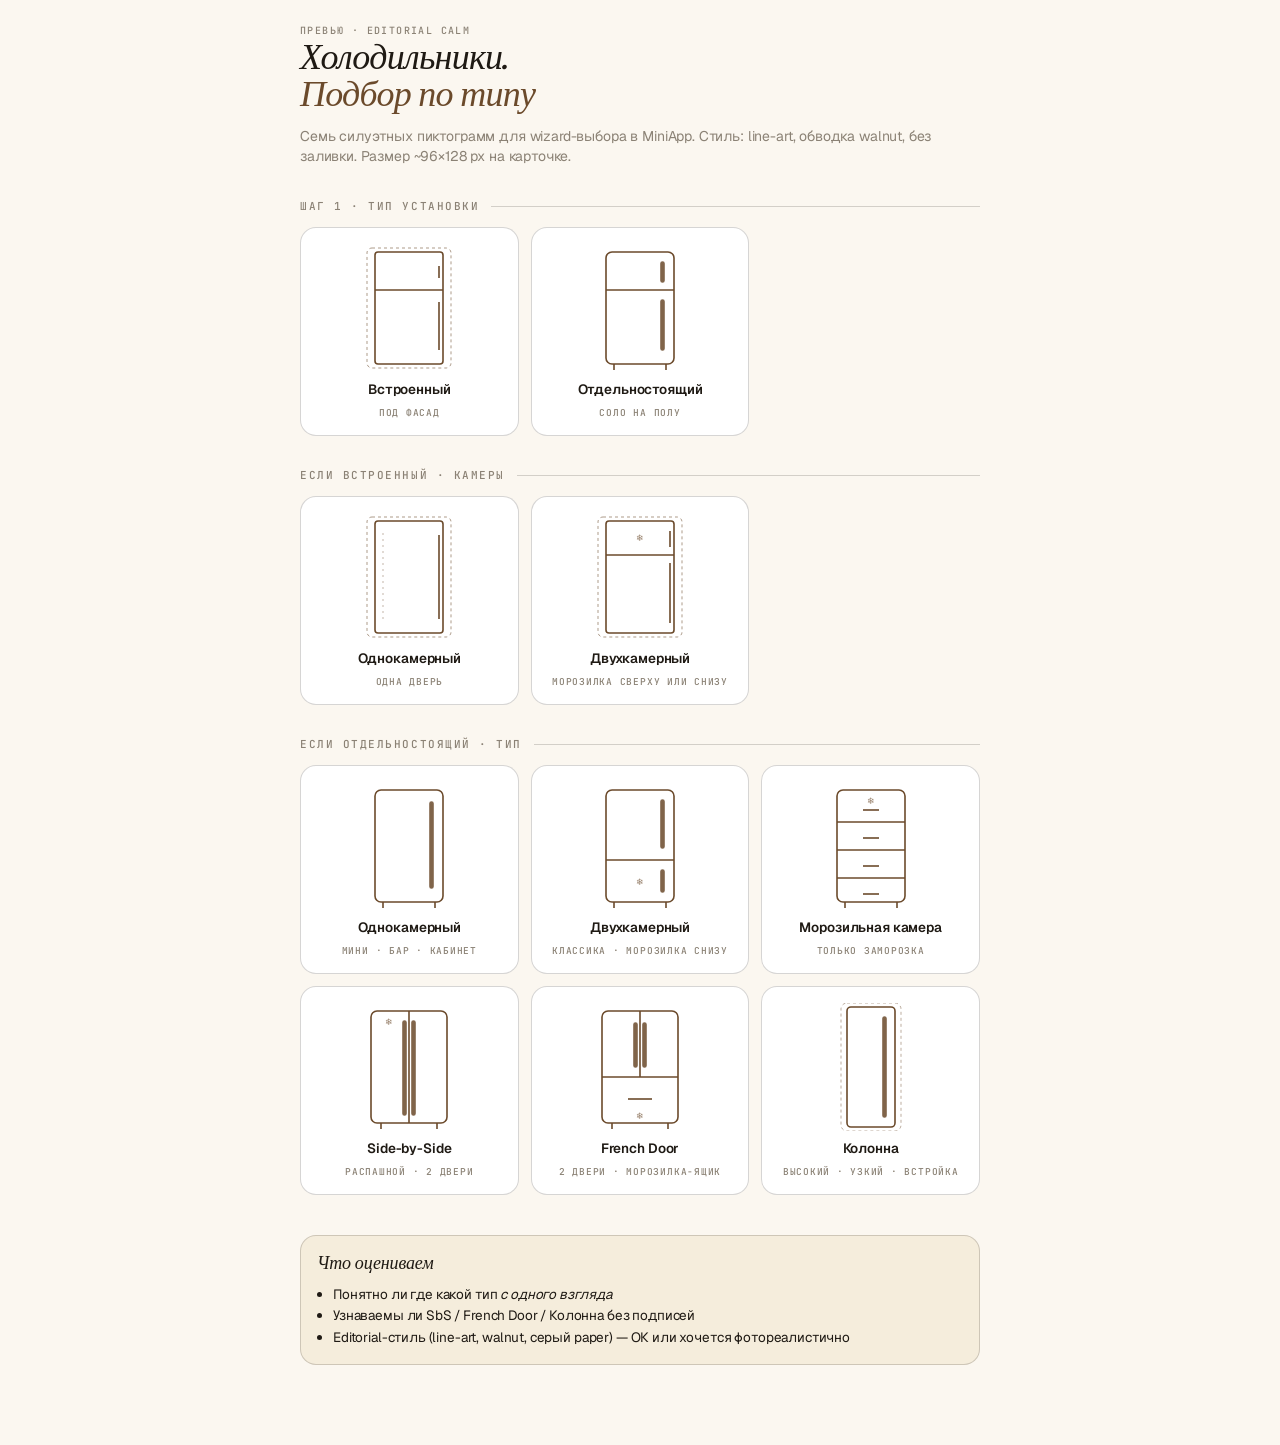
==== miniapp/preview-fridges.html @ f2e33338 "feat(miniapp/preview): SVG pictogram preview for fridge types (Editorial Calm, line-art, walnut)" ====
<!doctype html>
<html lang="ru">
<head>
  <meta charset="utf-8">
  <meta name="viewport" content="width=device-width, initial-scale=1, viewport-fit=cover">
  <meta name="theme-color" content="#FBF7F0">
  <title>Превью пиктограмм · Холодильники</title>
  <link rel="preconnect" href="https://fonts.googleapis.com">
  <link rel="preconnect" href="https://fonts.gstatic.com" crossorigin>
  <link rel="stylesheet" href="https://fonts.googleapis.com/css2?family=Geist:wght@400;500;600&family=Newsreader:ital,wght@0,400..600;1,400..600&family=JetBrains+Mono:wght@400;500&display=swap">
  <style>
    :root {
      --paper:  #FBF7F0;
      --ink:    #1F1A14;
      --muted:  #8B8275;
      --line:   rgba(31, 26, 20, 0.18);
      --walnut: #6B4A2B;
      --terracotta: #B85A2D;
      --warm:   #F5EDDC;
      --r:      16px;
    }
    * { box-sizing: border-box; -webkit-tap-highlight-color: transparent; }
    html, body { margin: 0; padding: 0; }
    body {
      font-family: "Geist", system-ui, sans-serif;
      background: var(--paper);
      color: var(--ink);
      font-size: 15px;
      line-height: 1.45;
      letter-spacing: -0.01em;
      -webkit-font-smoothing: antialiased;
      -moz-osx-font-smoothing: grayscale;
    }
    .wrap {
      max-width: 720px;
      margin: 0 auto;
      padding: 24px 20px 80px;
    }
    h1 {
      font-family: "Newsreader", Georgia, serif;
      font-style: italic;
      font-weight: 400;
      font-size: 36px;
      line-height: 1.05;
      letter-spacing: -0.02em;
      margin: 0 0 8px;
      color: var(--ink);
    }
    .kicker {
      font-family: "JetBrains Mono", monospace;
      font-size: 10px;
      font-weight: 500;
      letter-spacing: 0.14em;
      text-transform: uppercase;
      color: var(--muted);
      margin-bottom: 4px;
    }
    .lede {
      color: var(--muted);
      margin: 0 0 32px;
      font-size: 14px;
    }
    .section-label {
      font-family: "JetBrains Mono", monospace;
      font-size: 11px;
      font-weight: 500;
      letter-spacing: 0.14em;
      text-transform: uppercase;
      color: var(--muted);
      margin: 32px 0 12px;
      display: flex;
      align-items: center;
      gap: 12px;
    }
    .section-label::after {
      content: "";
      flex: 1;
      height: 1px;
      background: var(--line);
    }

    .grid {
      display: grid;
      grid-template-columns: 1fr 1fr;
      gap: 12px;
    }
    @media (min-width: 540px) {
      .grid { grid-template-columns: 1fr 1fr 1fr; }
    }

    .card {
      background: #fff;
      border: 1px solid var(--line);
      border-radius: var(--r);
      padding: 16px 14px;
      display: flex;
      flex-direction: column;
      align-items: center;
      gap: 8px;
      cursor: pointer;
      transition: all 0.12s;
    }
    .card:active { background: var(--warm); transform: scale(0.98); }
    .card.active { border-color: var(--walnut); background: var(--warm); }

    .pict {
      width: 96px;
      height: 128px;
      color: var(--walnut);
    }
    .pict svg { width: 100%; height: 100%; display: block; }

    .name {
      font-family: "Geist", sans-serif;
      font-size: 13.5px;
      font-weight: 600;
      text-align: center;
      letter-spacing: -0.01em;
      color: var(--ink);
    }
    .hint {
      font-family: "JetBrains Mono", monospace;
      font-size: 9.5px;
      font-weight: 500;
      letter-spacing: 0.08em;
      text-transform: uppercase;
      color: var(--muted);
      text-align: center;
    }

    .footer-note {
      margin-top: 40px;
      padding: 16px;
      background: var(--warm);
      border: 1px solid var(--line);
      border-radius: var(--r);
      font-size: 13.5px;
      color: var(--ink);
    }
    .footer-note .title {
      font-family: "Newsreader", Georgia, serif;
      font-style: italic;
      font-size: 18px;
      margin-bottom: 6px;
    }
  </style>
</head>
<body>
  <div class="wrap">
    <div class="kicker">Превью · Editorial Calm</div>
    <h1>Холодильники.<br><em style="color: var(--walnut)">Подбор по типу</em></h1>
    <p class="lede">Семь силуэтных пиктограмм для wizard-выбора в MiniApp. Стиль: line-art, обводка walnut, без заливки. Размер ~96×128 px на карточке.</p>

    <!-- Шаг 1 — главный выбор -->
    <div class="section-label">Шаг 1 · тип установки</div>
    <div class="grid">

      <button class="card">
        <div class="pict">
          <!-- Встроенный — без видимой ручки, пунктирная линия по периметру (намёк на нишу) -->
          <svg viewBox="0 0 96 128" fill="none" stroke="currentColor" stroke-width="1.6" stroke-linejoin="round">
            <rect x="14" y="8" width="68" height="112" rx="3"/>
            <line x1="14" y1="46" x2="82" y2="46"/>
            <!-- ручки спрятаны под фасад: тонкие риски -->
            <line x1="78" y1="22" x2="78" y2="34"/>
            <line x1="78" y1="58" x2="78" y2="106"/>
            <!-- внешняя пунктирная рамка — стенки ниши -->
            <rect x="6" y="4" width="84" height="120" rx="5" stroke-dasharray="3 3" stroke-width="1" opacity="0.55"/>
          </svg>
        </div>
        <div class="name">Встроенный</div>
        <div class="hint">под фасад</div>
      </button>

      <button class="card">
        <div class="pict">
          <!-- Отдельностоящий — рамка с явной ручкой -->
          <svg viewBox="0 0 96 128" fill="none" stroke="currentColor" stroke-width="1.6" stroke-linejoin="round">
            <rect x="14" y="8" width="68" height="112" rx="6"/>
            <line x1="14" y1="46" x2="82" y2="46"/>
            <!-- видимые ручки -->
            <rect x="69" y="18" width="3" height="20" rx="1.5" fill="currentColor" opacity="0.85"/>
            <rect x="69" y="56" width="3" height="50" rx="1.5" fill="currentColor" opacity="0.85"/>
            <!-- ножки -->
            <line x1="22" y1="120" x2="22" y2="126"/>
            <line x1="74" y1="120" x2="74" y2="126"/>
          </svg>
        </div>
        <div class="name">Отдельностоящий</div>
        <div class="hint">соло на полу</div>
      </button>
    </div>

    <!-- Если выбран встроенный, что показываем дальше -->
    <div class="section-label">Если встроенный · камеры</div>
    <div class="grid">

      <button class="card">
        <div class="pict">
          <!-- Однокамерный встроенный -->
          <svg viewBox="0 0 96 128" fill="none" stroke="currentColor" stroke-width="1.6" stroke-linejoin="round">
            <rect x="14" y="8" width="68" height="112" rx="3"/>
            <line x1="78" y1="22" x2="78" y2="106"/>
            <rect x="6" y="4" width="84" height="120" rx="5" stroke-dasharray="3 3" stroke-width="1" opacity="0.55"/>
            <!-- внутреннее полое пространство — намёк на одну камеру -->
            <line x1="22" y1="20" x2="22" y2="108" stroke-dasharray="2 4" stroke-width="0.8" opacity="0.5"/>
          </svg>
        </div>
        <div class="name">Однокамерный</div>
        <div class="hint">одна дверь</div>
      </button>

      <button class="card">
        <div class="pict">
          <!-- Двухкамерный встроенный — горизонтальное деление -->
          <svg viewBox="0 0 96 128" fill="none" stroke="currentColor" stroke-width="1.6" stroke-linejoin="round">
            <rect x="14" y="8" width="68" height="112" rx="3"/>
            <line x1="14" y1="42" x2="82" y2="42"/>
            <line x1="78" y1="18" x2="78" y2="34"/>
            <line x1="78" y1="50" x2="78" y2="110"/>
            <rect x="6" y="4" width="84" height="120" rx="5" stroke-dasharray="3 3" stroke-width="1" opacity="0.55"/>
            <!-- маркер морозилки сверху -->
            <text x="48" y="28" text-anchor="middle" font-family="JetBrains Mono" font-size="9" font-weight="500" fill="currentColor" stroke="none" opacity="0.7">❄</text>
          </svg>
        </div>
        <div class="name">Двухкамерный</div>
        <div class="hint">морозилка сверху или снизу</div>
      </button>
    </div>

    <!-- Если выбран отдельностоящий, что показываем дальше -->
    <div class="section-label">Если отдельностоящий · тип</div>
    <div class="grid">

      <button class="card">
        <div class="pict">
          <!-- Однокамерный отдельностоящий -->
          <svg viewBox="0 0 96 128" fill="none" stroke="currentColor" stroke-width="1.6" stroke-linejoin="round">
            <rect x="14" y="8" width="68" height="112" rx="6"/>
            <rect x="69" y="20" width="3" height="86" rx="1.5" fill="currentColor" opacity="0.85"/>
            <line x1="22" y1="120" x2="22" y2="126"/>
            <line x1="74" y1="120" x2="74" y2="126"/>
          </svg>
        </div>
        <div class="name">Однокамерный</div>
        <div class="hint">мини · бар · кабинет</div>
      </button>

      <button class="card">
        <div class="pict">
          <!-- Двухкамерный отдельностоящий -->
          <svg viewBox="0 0 96 128" fill="none" stroke="currentColor" stroke-width="1.6" stroke-linejoin="round">
            <rect x="14" y="8" width="68" height="112" rx="6"/>
            <line x1="14" y1="78" x2="82" y2="78"/>
            <rect x="69" y="18" width="3" height="48" rx="1.5" fill="currentColor" opacity="0.85"/>
            <rect x="69" y="88" width="3" height="22" rx="1.5" fill="currentColor" opacity="0.85"/>
            <line x1="22" y1="120" x2="22" y2="126"/>
            <line x1="74" y1="120" x2="74" y2="126"/>
            <text x="48" y="103" text-anchor="middle" font-family="JetBrains Mono" font-size="9" fill="currentColor" stroke="none" opacity="0.7">❄</text>
          </svg>
        </div>
        <div class="name">Двухкамерный</div>
        <div class="hint">классика · морозилка снизу</div>
      </button>

      <button class="card">
        <div class="pict">
          <!-- Морозильная камера — несколько ящиков-полос -->
          <svg viewBox="0 0 96 128" fill="none" stroke="currentColor" stroke-width="1.6" stroke-linejoin="round">
            <rect x="14" y="8" width="68" height="112" rx="6"/>
            <line x1="14" y1="40" x2="82" y2="40"/>
            <line x1="14" y1="68" x2="82" y2="68"/>
            <line x1="14" y1="96" x2="82" y2="96"/>
            <!-- горизонтальные ручки ящиков -->
            <line x1="40" y1="28" x2="56" y2="28"/>
            <line x1="40" y1="56" x2="56" y2="56"/>
            <line x1="40" y1="84" x2="56" y2="84"/>
            <line x1="40" y1="112" x2="56" y2="112"/>
            <line x1="22" y1="120" x2="22" y2="126"/>
            <line x1="74" y1="120" x2="74" y2="126"/>
            <text x="48" y="22" text-anchor="middle" font-family="JetBrains Mono" font-size="9" fill="currentColor" stroke="none" opacity="0.7">❄</text>
          </svg>
        </div>
        <div class="name">Морозильная камера</div>
        <div class="hint">только заморозка</div>
      </button>

      <button class="card">
        <div class="pict">
          <!-- Side-by-Side — две вертикальные половины -->
          <svg viewBox="0 0 96 128" fill="none" stroke="currentColor" stroke-width="1.6" stroke-linejoin="round">
            <rect x="10" y="8" width="76" height="112" rx="6"/>
            <line x1="48" y1="8" x2="48" y2="120"/>
            <!-- ручки слева и справа от линии разделения -->
            <rect x="42" y="18" width="3" height="94" rx="1.5" fill="currentColor" opacity="0.85"/>
            <rect x="51" y="18" width="3" height="94" rx="1.5" fill="currentColor" opacity="0.85"/>
            <line x1="20" y1="120" x2="20" y2="126"/>
            <line x1="76" y1="120" x2="76" y2="126"/>
            <text x="28" y="22" text-anchor="middle" font-family="JetBrains Mono" font-size="9" fill="currentColor" stroke="none" opacity="0.7">❄</text>
          </svg>
        </div>
        <div class="name">Side-by-Side</div>
        <div class="hint">распашной · 2 двери</div>
      </button>

      <button class="card">
        <div class="pict">
          <!-- French Door — две верхние дверки + одна нижняя -->
          <svg viewBox="0 0 96 128" fill="none" stroke="currentColor" stroke-width="1.6" stroke-linejoin="round">
            <rect x="10" y="8" width="76" height="112" rx="6"/>
            <line x1="10" y1="74" x2="86" y2="74"/>
            <line x1="48" y1="8" x2="48" y2="74"/>
            <!-- верхние ручки (французские) -->
            <rect x="42" y="20" width="3" height="44" rx="1.5" fill="currentColor" opacity="0.85"/>
            <rect x="51" y="20" width="3" height="44" rx="1.5" fill="currentColor" opacity="0.85"/>
            <!-- нижняя ручка (морозилка-ящик) -->
            <line x1="36" y1="96" x2="60" y2="96"/>
            <line x1="20" y1="120" x2="20" y2="126"/>
            <line x1="76" y1="120" x2="76" y2="126"/>
            <text x="48" y="116" text-anchor="middle" font-family="JetBrains Mono" font-size="9" fill="currentColor" stroke="none" opacity="0.7">❄</text>
          </svg>
        </div>
        <div class="name">French Door</div>
        <div class="hint">2 двери · морозилка-ящик</div>
      </button>

      <button class="card">
        <div class="pict">
          <!-- Колонна — узкий высокий -->
          <svg viewBox="0 0 96 128" fill="none" stroke="currentColor" stroke-width="1.6" stroke-linejoin="round">
            <rect x="24" y="4" width="48" height="120" rx="4"/>
            <rect x="60" y="14" width="3" height="100" rx="1.5" fill="currentColor" opacity="0.85"/>
            <!-- встройка показана пунктиром -->
            <rect x="18" y="0" width="60" height="128" rx="6" stroke-dasharray="3 3" stroke-width="1" opacity="0.45"/>
          </svg>
        </div>
        <div class="name">Колонна</div>
        <div class="hint">высокий · узкий · встройка</div>
      </button>
    </div>

    <div class="footer-note">
      <div class="title">Что оцениваем</div>
      <ul style="margin: 0 0 0 16px; padding: 0; line-height: 1.6;">
        <li>Понятно ли где какой тип <em>с одного взгляда</em></li>
        <li>Узнаваемы ли SbS / French Door / Колонна без подписей</li>
        <li>Editorial-стиль (line-art, walnut, серый paper) — ОК или хочется фотореалистично</li>
      </ul>
    </div>
  </div>
</body>
</html>
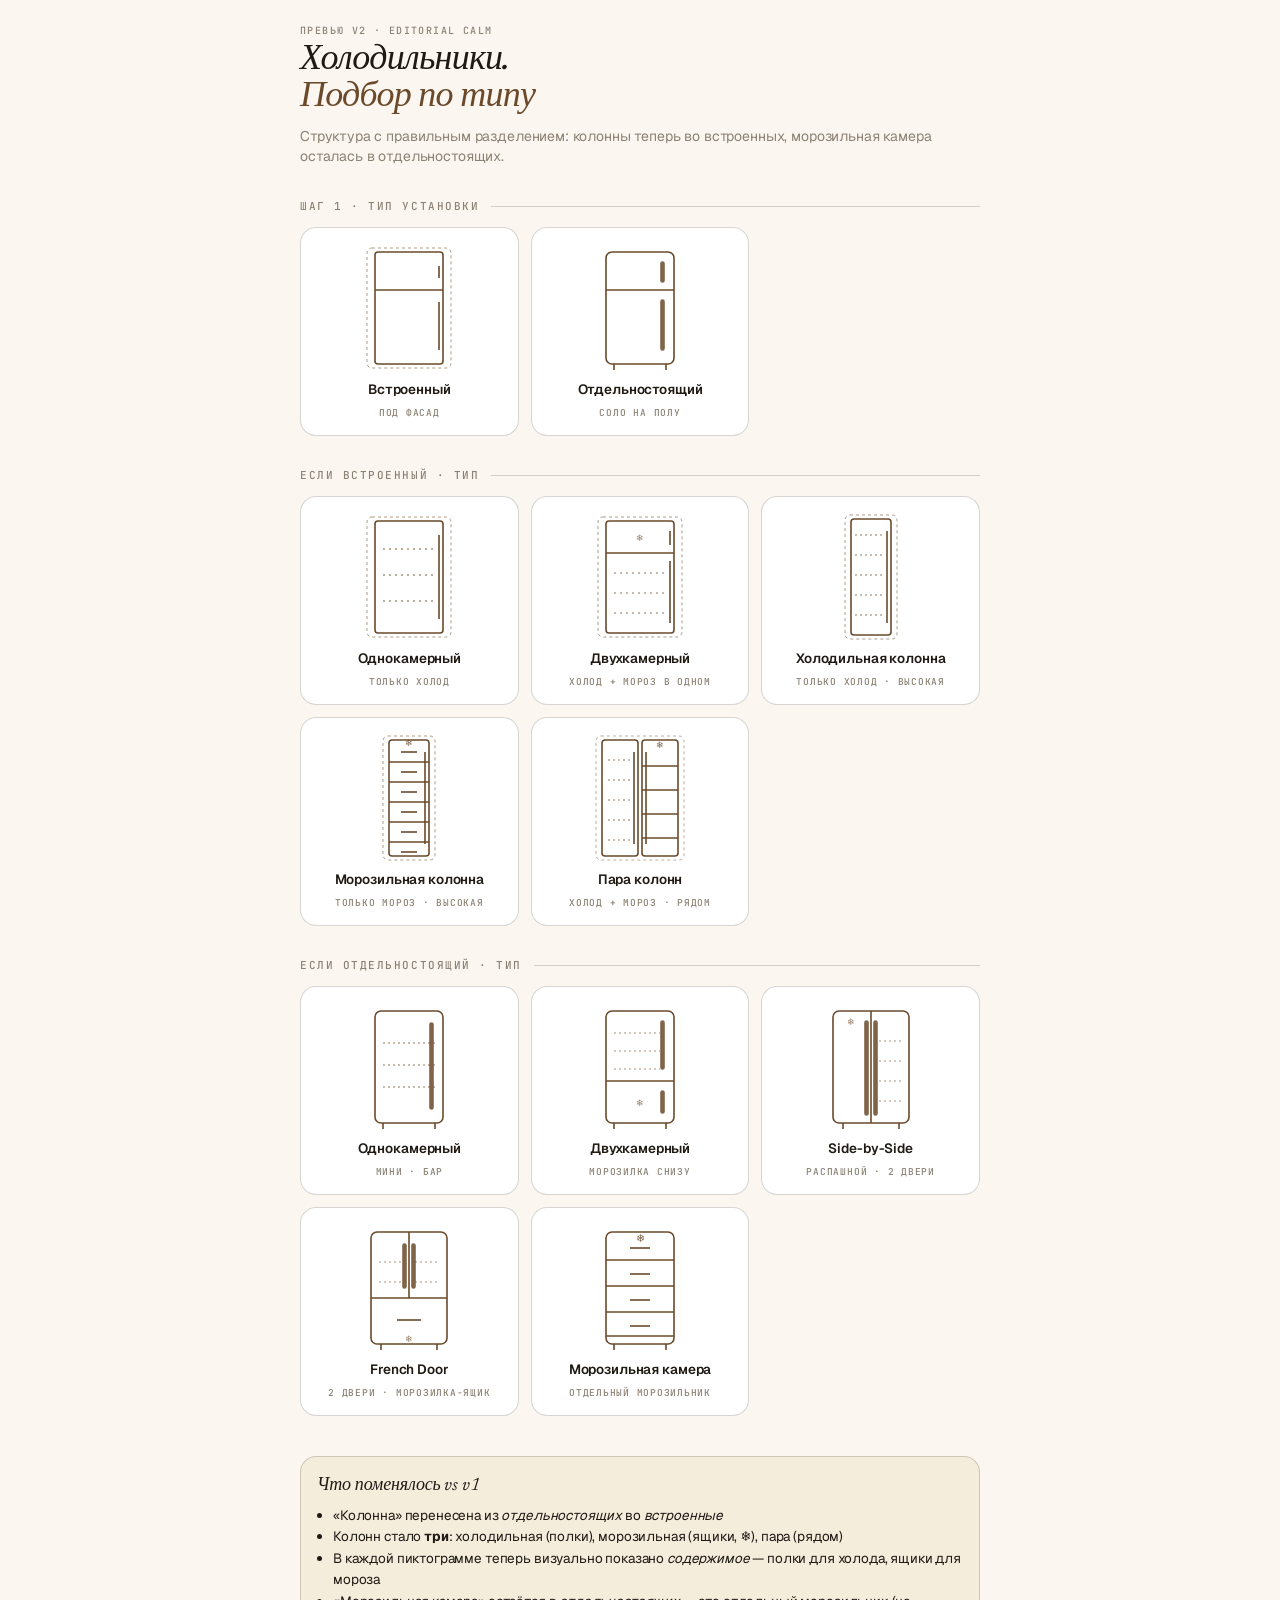
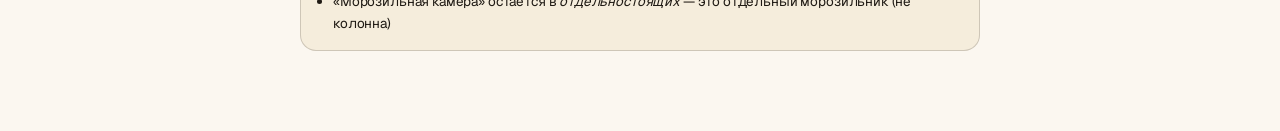
==== commit fe51f44b: "fix(preview): correct fridge taxonomy — columns moved to built-in (3 variants: cold, freeze, pair); " ====
--- a/miniapp/preview-fridges.html
+++ b/miniapp/preview-fridges.html
@@ -147,9 +147,9 @@
 </head>
 <body>
   <div class="wrap">
-    <div class="kicker">Превью · Editorial Calm</div>
+    <div class="kicker">Превью v2 · Editorial Calm</div>
     <h1>Холодильники.<br><em style="color: var(--walnut)">Подбор по типу</em></h1>
-    <p class="lede">Семь силуэтных пиктограмм для wizard-выбора в MiniApp. Стиль: line-art, обводка walnut, без заливки. Размер ~96×128 px на карточке.</p>
+    <p class="lede">Структура с правильным разделением: колонны теперь во встроенных, морозильная камера осталась в отдельностоящих.</p>
 
     <!-- Шаг 1 — главный выбор -->
     <div class="section-label">Шаг 1 · тип установки</div>
@@ -157,14 +157,12 @@
 
       <button class="card">
         <div class="pict">
-          <!-- Встроенный — без видимой ручки, пунктирная линия по периметру (намёк на нишу) -->
+          <!-- Встроенный -->
           <svg viewBox="0 0 96 128" fill="none" stroke="currentColor" stroke-width="1.6" stroke-linejoin="round">
             <rect x="14" y="8" width="68" height="112" rx="3"/>
             <line x1="14" y1="46" x2="82" y2="46"/>
-            <!-- ручки спрятаны под фасад: тонкие риски -->
             <line x1="78" y1="22" x2="78" y2="34"/>
             <line x1="78" y1="58" x2="78" y2="106"/>
-            <!-- внешняя пунктирная рамка — стенки ниши -->
             <rect x="6" y="4" width="84" height="120" rx="5" stroke-dasharray="3 3" stroke-width="1" opacity="0.55"/>
           </svg>
         </div>
@@ -174,14 +172,12 @@
 
       <button class="card">
         <div class="pict">
-          <!-- Отдельностоящий — рамка с явной ручкой -->
+          <!-- Отдельностоящий -->
           <svg viewBox="0 0 96 128" fill="none" stroke="currentColor" stroke-width="1.6" stroke-linejoin="round">
             <rect x="14" y="8" width="68" height="112" rx="6"/>
             <line x1="14" y1="46" x2="82" y2="46"/>
-            <!-- видимые ручки -->
             <rect x="69" y="18" width="3" height="20" rx="1.5" fill="currentColor" opacity="0.85"/>
             <rect x="69" y="56" width="3" height="50" rx="1.5" fill="currentColor" opacity="0.85"/>
-            <!-- ножки -->
             <line x1="22" y1="120" x2="22" y2="126"/>
             <line x1="74" y1="120" x2="74" y2="126"/>
           </svg>
@@ -191,8 +187,8 @@
       </button>
     </div>
 
-    <!-- Если выбран встроенный, что показываем дальше -->
-    <div class="section-label">Если встроенный · камеры</div>
+    <!-- ВСТРОЕННЫЙ -->
+    <div class="section-label">если встроенный · тип</div>
     <div class="grid">
 
       <button class="card">
@@ -202,53 +198,134 @@
             <rect x="14" y="8" width="68" height="112" rx="3"/>
             <line x1="78" y1="22" x2="78" y2="106"/>
             <rect x="6" y="4" width="84" height="120" rx="5" stroke-dasharray="3 3" stroke-width="1" opacity="0.55"/>
-            <!-- внутреннее полое пространство — намёк на одну камеру -->
-            <line x1="22" y1="20" x2="22" y2="108" stroke-dasharray="2 4" stroke-width="0.8" opacity="0.5"/>
+            <!-- 3 полки внутри: холод -->
+            <line x1="22" y1="36" x2="74" y2="36" stroke-dasharray="2 4" opacity="0.6"/>
+            <line x1="22" y1="62" x2="74" y2="62" stroke-dasharray="2 4" opacity="0.6"/>
+            <line x1="22" y1="88" x2="74" y2="88" stroke-dasharray="2 4" opacity="0.6"/>
           </svg>
         </div>
         <div class="name">Однокамерный</div>
-        <div class="hint">одна дверь</div>
-      </button>
-
-      <button class="card">
-        <div class="pict">
-          <!-- Двухкамерный встроенный — горизонтальное деление -->
+        <div class="hint">только холод</div>
+      </button>
+
+      <button class="card">
+        <div class="pict">
+          <!-- Двухкамерный встроенный -->
           <svg viewBox="0 0 96 128" fill="none" stroke="currentColor" stroke-width="1.6" stroke-linejoin="round">
             <rect x="14" y="8" width="68" height="112" rx="3"/>
-            <line x1="14" y1="42" x2="82" y2="42"/>
-            <line x1="78" y1="18" x2="78" y2="34"/>
-            <line x1="78" y1="50" x2="78" y2="110"/>
+            <line x1="14" y1="40" x2="82" y2="40"/>
+            <line x1="78" y1="18" x2="78" y2="32"/>
+            <line x1="78" y1="48" x2="78" y2="110"/>
             <rect x="6" y="4" width="84" height="120" rx="5" stroke-dasharray="3 3" stroke-width="1" opacity="0.55"/>
-            <!-- маркер морозилки сверху -->
             <text x="48" y="28" text-anchor="middle" font-family="JetBrains Mono" font-size="9" font-weight="500" fill="currentColor" stroke="none" opacity="0.7">❄</text>
+            <!-- полки в нижней (холод) -->
+            <line x1="22" y1="60" x2="74" y2="60" stroke-dasharray="2 4" opacity="0.5"/>
+            <line x1="22" y1="80" x2="74" y2="80" stroke-dasharray="2 4" opacity="0.5"/>
+            <line x1="22" y1="100" x2="74" y2="100" stroke-dasharray="2 4" opacity="0.5"/>
           </svg>
         </div>
         <div class="name">Двухкамерный</div>
-        <div class="hint">морозилка сверху или снизу</div>
+        <div class="hint">холод + мороз в одном</div>
+      </button>
+
+      <button class="card">
+        <div class="pict">
+          <!-- Холодильная колонна — узкая высокая, полки -->
+          <svg viewBox="0 0 96 128" fill="none" stroke="currentColor" stroke-width="1.6" stroke-linejoin="round">
+            <rect x="28" y="6" width="40" height="116" rx="3"/>
+            <line x1="64" y1="18" x2="64" y2="110"/>
+            <rect x="22" y="2" width="52" height="124" rx="5" stroke-dasharray="3 3" stroke-width="1" opacity="0.55"/>
+            <!-- 5 полок -->
+            <line x1="32" y1="22" x2="62" y2="22" stroke-dasharray="2 3" opacity="0.5"/>
+            <line x1="32" y1="42" x2="62" y2="42" stroke-dasharray="2 3" opacity="0.5"/>
+            <line x1="32" y1="62" x2="62" y2="62" stroke-dasharray="2 3" opacity="0.5"/>
+            <line x1="32" y1="82" x2="62" y2="82" stroke-dasharray="2 3" opacity="0.5"/>
+            <line x1="32" y1="102" x2="62" y2="102" stroke-dasharray="2 3" opacity="0.5"/>
+          </svg>
+        </div>
+        <div class="name">Холодильная колонна</div>
+        <div class="hint">только холод · высокая</div>
+      </button>
+
+      <button class="card">
+        <div class="pict">
+          <!-- Морозильная колонна — узкая высокая, ящики -->
+          <svg viewBox="0 0 96 128" fill="none" stroke="currentColor" stroke-width="1.6" stroke-linejoin="round">
+            <rect x="28" y="6" width="40" height="116" rx="3"/>
+            <line x1="64" y1="18" x2="64" y2="110"/>
+            <rect x="22" y="2" width="52" height="124" rx="5" stroke-dasharray="3 3" stroke-width="1" opacity="0.55"/>
+            <!-- 5 ящиков-разделителей -->
+            <line x1="28" y1="28" x2="68" y2="28"/>
+            <line x1="28" y1="48" x2="68" y2="48"/>
+            <line x1="28" y1="68" x2="68" y2="68"/>
+            <line x1="28" y1="88" x2="68" y2="88"/>
+            <line x1="28" y1="108" x2="68" y2="108"/>
+            <!-- горизонтальные ручки на ящиках -->
+            <line x1="40" y1="18" x2="56" y2="18"/>
+            <line x1="40" y1="38" x2="56" y2="38"/>
+            <line x1="40" y1="58" x2="56" y2="58"/>
+            <line x1="40" y1="78" x2="56" y2="78"/>
+            <line x1="40" y1="98" x2="56" y2="98"/>
+            <line x1="40" y1="118" x2="56" y2="118"/>
+            <text x="48" y="12" text-anchor="middle" font-family="JetBrains Mono" font-size="9" fill="currentColor" stroke="none" opacity="0.85">❄</text>
+          </svg>
+        </div>
+        <div class="name">Морозильная колонна</div>
+        <div class="hint">только мороз · высокая</div>
+      </button>
+
+      <button class="card">
+        <div class="pict">
+          <!-- Пара колонн — две узкие рядом -->
+          <svg viewBox="0 0 96 128" fill="none" stroke="currentColor" stroke-width="1.6" stroke-linejoin="round">
+            <!-- холодильная (левая) -->
+            <rect x="10" y="6" width="36" height="116" rx="3"/>
+            <line x1="42" y1="18" x2="42" y2="110"/>
+            <line x1="16" y1="26" x2="38" y2="26" stroke-dasharray="2 3" opacity="0.5"/>
+            <line x1="16" y1="46" x2="38" y2="46" stroke-dasharray="2 3" opacity="0.5"/>
+            <line x1="16" y1="66" x2="38" y2="66" stroke-dasharray="2 3" opacity="0.5"/>
+            <line x1="16" y1="86" x2="38" y2="86" stroke-dasharray="2 3" opacity="0.5"/>
+            <line x1="16" y1="106" x2="38" y2="106" stroke-dasharray="2 3" opacity="0.5"/>
+            <!-- морозильная (правая) -->
+            <rect x="50" y="6" width="36" height="116" rx="3"/>
+            <line x1="54" y1="18" x2="54" y2="110"/>
+            <line x1="50" y1="32" x2="86" y2="32"/>
+            <line x1="50" y1="56" x2="86" y2="56"/>
+            <line x1="50" y1="80" x2="86" y2="80"/>
+            <line x1="50" y1="104" x2="86" y2="104"/>
+            <text x="68" y="14" text-anchor="middle" font-family="JetBrains Mono" font-size="9" fill="currentColor" stroke="none" opacity="0.85">❄</text>
+            <!-- общая встроенная рамка -->
+            <rect x="4" y="2" width="88" height="124" rx="5" stroke-dasharray="3 3" stroke-width="1" opacity="0.45"/>
+          </svg>
+        </div>
+        <div class="name">Пара колонн</div>
+        <div class="hint">холод + мороз · рядом</div>
       </button>
     </div>
 
-    <!-- Если выбран отдельностоящий, что показываем дальше -->
-    <div class="section-label">Если отдельностоящий · тип</div>
+    <!-- ОТДЕЛЬНОСТОЯЩИЙ -->
+    <div class="section-label">если отдельностоящий · тип</div>
     <div class="grid">
 
       <button class="card">
         <div class="pict">
-          <!-- Однокамерный отдельностоящий -->
           <svg viewBox="0 0 96 128" fill="none" stroke="currentColor" stroke-width="1.6" stroke-linejoin="round">
             <rect x="14" y="8" width="68" height="112" rx="6"/>
             <rect x="69" y="20" width="3" height="86" rx="1.5" fill="currentColor" opacity="0.85"/>
             <line x1="22" y1="120" x2="22" y2="126"/>
             <line x1="74" y1="120" x2="74" y2="126"/>
+            <!-- 3 полки -->
+            <line x1="22" y1="40" x2="74" y2="40" stroke-dasharray="2 3" opacity="0.5"/>
+            <line x1="22" y1="62" x2="74" y2="62" stroke-dasharray="2 3" opacity="0.5"/>
+            <line x1="22" y1="84" x2="74" y2="84" stroke-dasharray="2 3" opacity="0.5"/>
           </svg>
         </div>
         <div class="name">Однокамерный</div>
-        <div class="hint">мини · бар · кабинет</div>
-      </button>
-
-      <button class="card">
-        <div class="pict">
-          <!-- Двухкамерный отдельностоящий -->
+        <div class="hint">мини · бар</div>
+      </button>
+
+      <button class="card">
+        <div class="pict">
           <svg viewBox="0 0 96 128" fill="none" stroke="currentColor" stroke-width="1.6" stroke-linejoin="round">
             <rect x="14" y="8" width="68" height="112" rx="6"/>
             <line x1="14" y1="78" x2="82" y2="78"/>
@@ -257,46 +334,32 @@
             <line x1="22" y1="120" x2="22" y2="126"/>
             <line x1="74" y1="120" x2="74" y2="126"/>
             <text x="48" y="103" text-anchor="middle" font-family="JetBrains Mono" font-size="9" fill="currentColor" stroke="none" opacity="0.7">❄</text>
+            <!-- холодильная часть -->
+            <line x1="22" y1="30" x2="68" y2="30" stroke-dasharray="2 3" opacity="0.4"/>
+            <line x1="22" y1="48" x2="68" y2="48" stroke-dasharray="2 3" opacity="0.4"/>
+            <line x1="22" y1="66" x2="68" y2="66" stroke-dasharray="2 3" opacity="0.4"/>
           </svg>
         </div>
         <div class="name">Двухкамерный</div>
-        <div class="hint">классика · морозилка снизу</div>
-      </button>
-
-      <button class="card">
-        <div class="pict">
-          <!-- Морозильная камера — несколько ящиков-полос -->
-          <svg viewBox="0 0 96 128" fill="none" stroke="currentColor" stroke-width="1.6" stroke-linejoin="round">
-            <rect x="14" y="8" width="68" height="112" rx="6"/>
-            <line x1="14" y1="40" x2="82" y2="40"/>
-            <line x1="14" y1="68" x2="82" y2="68"/>
-            <line x1="14" y1="96" x2="82" y2="96"/>
-            <!-- горизонтальные ручки ящиков -->
-            <line x1="40" y1="28" x2="56" y2="28"/>
-            <line x1="40" y1="56" x2="56" y2="56"/>
-            <line x1="40" y1="84" x2="56" y2="84"/>
-            <line x1="40" y1="112" x2="56" y2="112"/>
-            <line x1="22" y1="120" x2="22" y2="126"/>
-            <line x1="74" y1="120" x2="74" y2="126"/>
-            <text x="48" y="22" text-anchor="middle" font-family="JetBrains Mono" font-size="9" fill="currentColor" stroke="none" opacity="0.7">❄</text>
-          </svg>
-        </div>
-        <div class="name">Морозильная камера</div>
-        <div class="hint">только заморозка</div>
-      </button>
-
-      <button class="card">
-        <div class="pict">
-          <!-- Side-by-Side — две вертикальные половины -->
+        <div class="hint">морозилка снизу</div>
+      </button>
+
+      <button class="card">
+        <div class="pict">
           <svg viewBox="0 0 96 128" fill="none" stroke="currentColor" stroke-width="1.6" stroke-linejoin="round">
             <rect x="10" y="8" width="76" height="112" rx="6"/>
             <line x1="48" y1="8" x2="48" y2="120"/>
-            <!-- ручки слева и справа от линии разделения -->
             <rect x="42" y="18" width="3" height="94" rx="1.5" fill="currentColor" opacity="0.85"/>
             <rect x="51" y="18" width="3" height="94" rx="1.5" fill="currentColor" opacity="0.85"/>
             <line x1="20" y1="120" x2="20" y2="126"/>
             <line x1="76" y1="120" x2="76" y2="126"/>
+            <!-- левая половина — мороз, правая — холод -->
             <text x="28" y="22" text-anchor="middle" font-family="JetBrains Mono" font-size="9" fill="currentColor" stroke="none" opacity="0.7">❄</text>
+            <!-- полки в правой части -->
+            <line x1="56" y1="38" x2="80" y2="38" stroke-dasharray="2 3" opacity="0.4"/>
+            <line x1="56" y1="58" x2="80" y2="58" stroke-dasharray="2 3" opacity="0.4"/>
+            <line x1="56" y1="78" x2="80" y2="78" stroke-dasharray="2 3" opacity="0.4"/>
+            <line x1="56" y1="98" x2="80" y2="98" stroke-dasharray="2 3" opacity="0.4"/>
           </svg>
         </div>
         <div class="name">Side-by-Side</div>
@@ -305,19 +368,20 @@
 
       <button class="card">
         <div class="pict">
-          <!-- French Door — две верхние дверки + одна нижняя -->
           <svg viewBox="0 0 96 128" fill="none" stroke="currentColor" stroke-width="1.6" stroke-linejoin="round">
             <rect x="10" y="8" width="76" height="112" rx="6"/>
             <line x1="10" y1="74" x2="86" y2="74"/>
             <line x1="48" y1="8" x2="48" y2="74"/>
-            <!-- верхние ручки (французские) -->
             <rect x="42" y="20" width="3" height="44" rx="1.5" fill="currentColor" opacity="0.85"/>
             <rect x="51" y="20" width="3" height="44" rx="1.5" fill="currentColor" opacity="0.85"/>
-            <!-- нижняя ручка (морозилка-ящик) -->
             <line x1="36" y1="96" x2="60" y2="96"/>
             <line x1="20" y1="120" x2="20" y2="126"/>
             <line x1="76" y1="120" x2="76" y2="126"/>
-            <text x="48" y="116" text-anchor="middle" font-family="JetBrains Mono" font-size="9" fill="currentColor" stroke="none" opacity="0.7">❄</text>
+            <text x="48" y="118" text-anchor="middle" font-family="JetBrains Mono" font-size="9" fill="currentColor" stroke="none" opacity="0.7">❄</text>
+            <line x1="18" y1="38" x2="42" y2="38" stroke-dasharray="2 3" opacity="0.4"/>
+            <line x1="54" y1="38" x2="78" y2="38" stroke-dasharray="2 3" opacity="0.4"/>
+            <line x1="18" y1="58" x2="42" y2="58" stroke-dasharray="2 3" opacity="0.4"/>
+            <line x1="54" y1="58" x2="78" y2="58" stroke-dasharray="2 3" opacity="0.4"/>
           </svg>
         </div>
         <div class="name">French Door</div>
@@ -326,25 +390,36 @@
 
       <button class="card">
         <div class="pict">
-          <!-- Колонна — узкий высокий -->
-          <svg viewBox="0 0 96 128" fill="none" stroke="currentColor" stroke-width="1.6" stroke-linejoin="round">
-            <rect x="24" y="4" width="48" height="120" rx="4"/>
-            <rect x="60" y="14" width="3" height="100" rx="1.5" fill="currentColor" opacity="0.85"/>
-            <!-- встройка показана пунктиром -->
-            <rect x="18" y="0" width="60" height="128" rx="6" stroke-dasharray="3 3" stroke-width="1" opacity="0.45"/>
-          </svg>
-        </div>
-        <div class="name">Колонна</div>
-        <div class="hint">высокий · узкий · встройка</div>
+          <!-- Морозильная камера (отдельный морозильник) — пухлый, с ящиками -->
+          <svg viewBox="0 0 96 128" fill="none" stroke="currentColor" stroke-width="1.6" stroke-linejoin="round">
+            <rect x="14" y="8" width="68" height="112" rx="6"/>
+            <!-- 4 ящика -->
+            <line x1="14" y1="36" x2="82" y2="36"/>
+            <line x1="14" y1="62" x2="82" y2="62"/>
+            <line x1="14" y1="88" x2="82" y2="88"/>
+            <line x1="14" y1="112" x2="82" y2="112"/>
+            <!-- ручки -->
+            <line x1="38" y1="24" x2="58" y2="24"/>
+            <line x1="38" y1="50" x2="58" y2="50"/>
+            <line x1="38" y1="76" x2="58" y2="76"/>
+            <line x1="38" y1="102" x2="58" y2="102"/>
+            <line x1="22" y1="120" x2="22" y2="126"/>
+            <line x1="74" y1="120" x2="74" y2="126"/>
+            <text x="48" y="18" text-anchor="middle" font-family="JetBrains Mono" font-size="11" fill="currentColor" stroke="none" opacity="0.85">❄</text>
+          </svg>
+        </div>
+        <div class="name">Морозильная камера</div>
+        <div class="hint">отдельный морозильник</div>
       </button>
     </div>
 
     <div class="footer-note">
-      <div class="title">Что оцениваем</div>
+      <div class="title">Что поменялось vs v1</div>
       <ul style="margin: 0 0 0 16px; padding: 0; line-height: 1.6;">
-        <li>Понятно ли где какой тип <em>с одного взгляда</em></li>
-        <li>Узнаваемы ли SbS / French Door / Колонна без подписей</li>
-        <li>Editorial-стиль (line-art, walnut, серый paper) — ОК или хочется фотореалистично</li>
+        <li>«Колонна» перенесена из <em>отдельностоящих</em> во <em>встроенные</em></li>
+        <li>Колонн стало <strong>три</strong>: холодильная (полки), морозильная (ящики, ❄), пара (рядом)</li>
+        <li>В каждой пиктограмме теперь визуально показано <em>содержимое</em> — полки для холода, ящики для мороза</li>
+        <li>«Морозильная камера» остаётся в <em>отдельностоящих</em> — это отдельный морозильник (не колонна)</li>
       </ul>
     </div>
   </div>
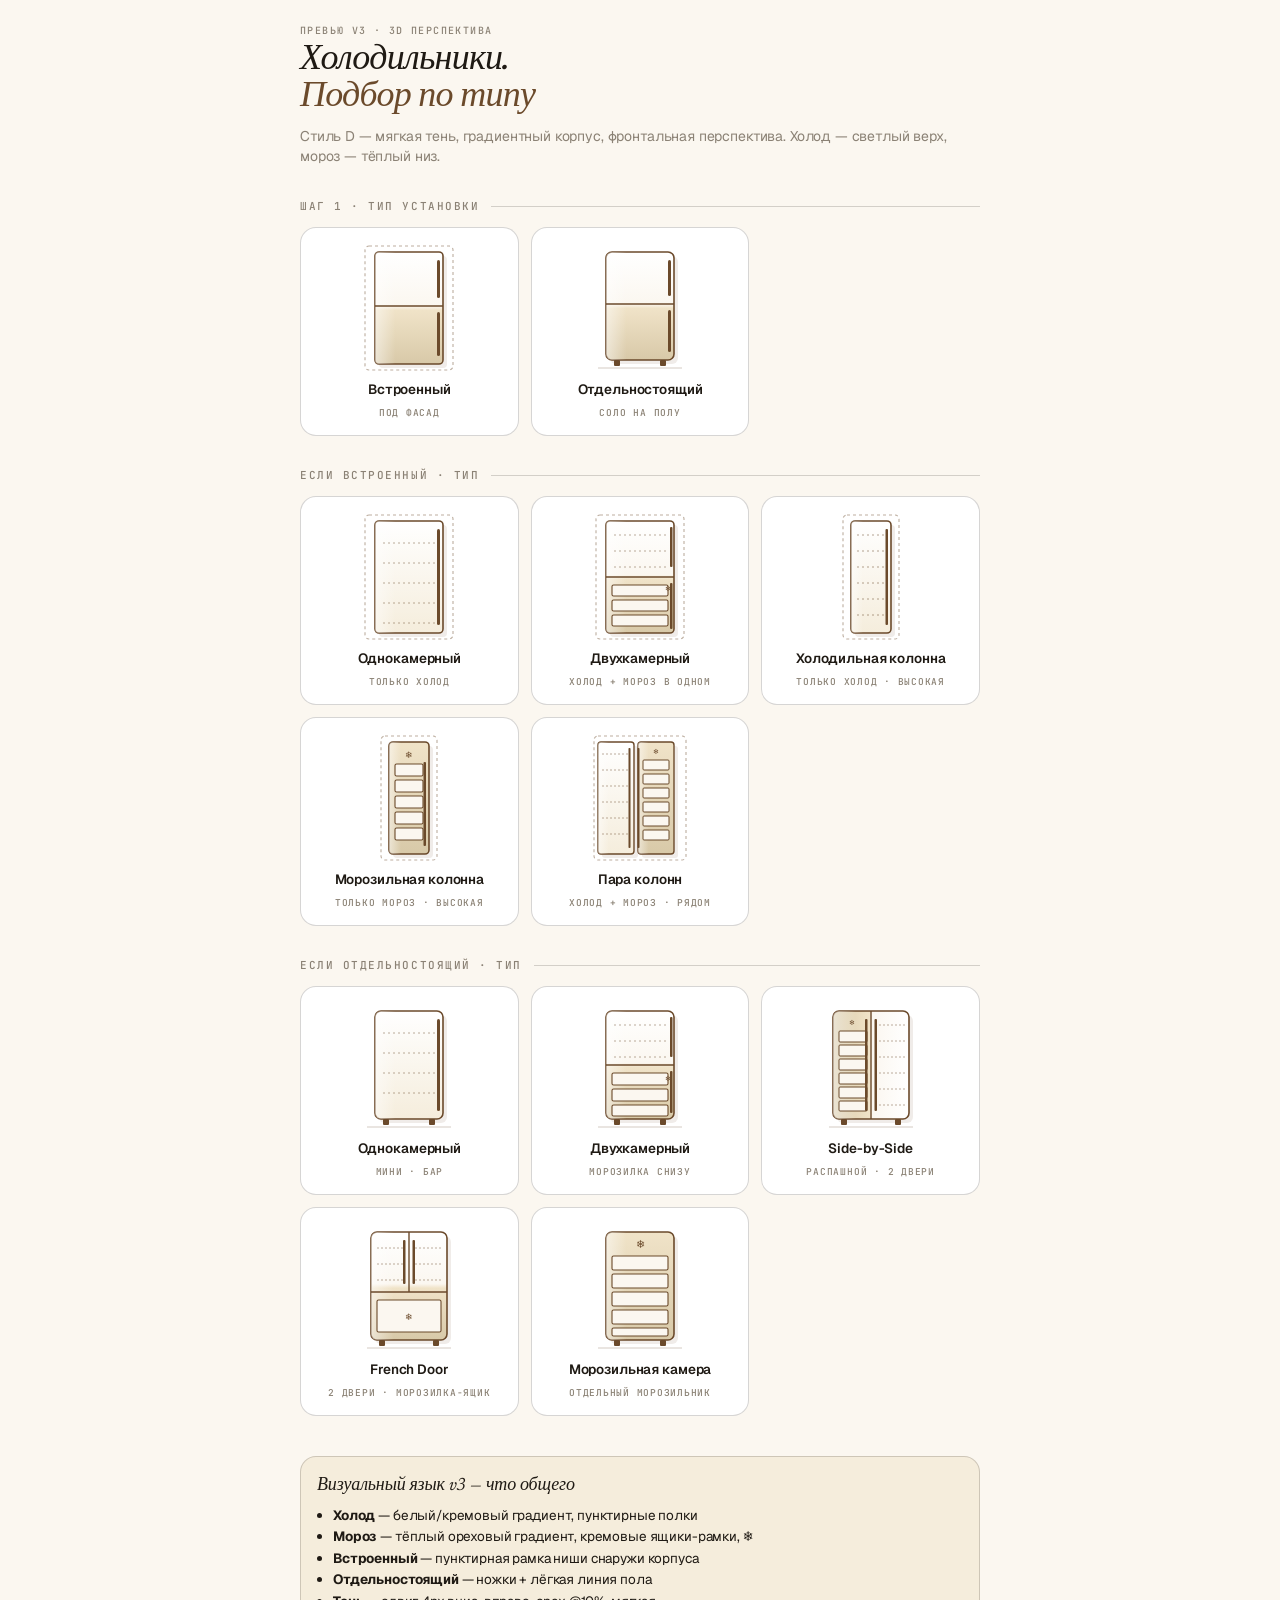
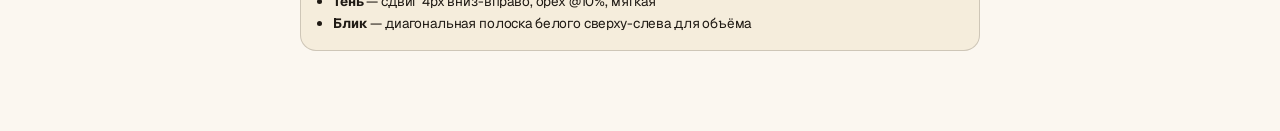
==== commit cd5d92ea: "miniapp: redraw fridge pictograms in style D (3D perspective with shadow)" ====
--- a/miniapp/preview-fridges.html
+++ b/miniapp/preview-fridges.html
@@ -4,7 +4,7 @@
   <meta charset="utf-8">
   <meta name="viewport" content="width=device-width, initial-scale=1, viewport-fit=cover">
   <meta name="theme-color" content="#FBF7F0">
-  <title>Превью пиктограмм · Холодильники</title>
+  <title>Превью пиктограмм · Холодильники · 3D</title>
   <link rel="preconnect" href="https://fonts.googleapis.com">
   <link rel="preconnect" href="https://fonts.gstatic.com" crossorigin>
   <link rel="stylesheet" href="https://fonts.googleapis.com/css2?family=Geist:wght@400;500;600&family=Newsreader:ital,wght@0,400..600;1,400..600&family=JetBrains+Mono:wght@400;500&display=swap">
@@ -31,11 +31,7 @@
       -webkit-font-smoothing: antialiased;
       -moz-osx-font-smoothing: grayscale;
     }
-    .wrap {
-      max-width: 720px;
-      margin: 0 auto;
-      padding: 24px 20px 80px;
-    }
+    .wrap { max-width: 720px; margin: 0 auto; padding: 24px 20px 80px; }
     h1 {
       font-family: "Newsreader", Georgia, serif;
       font-style: italic;
@@ -55,11 +51,7 @@
       color: var(--muted);
       margin-bottom: 4px;
     }
-    .lede {
-      color: var(--muted);
-      margin: 0 0 32px;
-      font-size: 14px;
-    }
+    .lede { color: var(--muted); margin: 0 0 32px; font-size: 14px; }
     .section-label {
       font-family: "JetBrains Mono", monospace;
       font-size: 11px;
@@ -72,22 +64,13 @@
       align-items: center;
       gap: 12px;
     }
-    .section-label::after {
-      content: "";
-      flex: 1;
-      height: 1px;
-      background: var(--line);
-    }
-
+    .section-label::after { content: ""; flex: 1; height: 1px; background: var(--line); }
     .grid {
       display: grid;
       grid-template-columns: 1fr 1fr;
       gap: 12px;
     }
-    @media (min-width: 540px) {
-      .grid { grid-template-columns: 1fr 1fr 1fr; }
-    }
-
+    @media (min-width: 540px) { .grid { grid-template-columns: 1fr 1fr 1fr; } }
     .card {
       background: #fff;
       border: 1px solid var(--line);
@@ -102,14 +85,8 @@
     }
     .card:active { background: var(--warm); transform: scale(0.98); }
     .card.active { border-color: var(--walnut); background: var(--warm); }
-
-    .pict {
-      width: 96px;
-      height: 128px;
-      color: var(--walnut);
-    }
+    .pict { width: 96px; height: 128px; }
     .pict svg { width: 100%; height: 100%; display: block; }
-
     .name {
       font-family: "Geist", sans-serif;
       font-size: 13.5px;
@@ -127,7 +104,6 @@
       color: var(--muted);
       text-align: center;
     }
-
     .footer-note {
       margin-top: 40px;
       padding: 16px;
@@ -146,10 +122,46 @@
   </style>
 </head>
 <body>
+
+  <!-- Global SVG defs — gradients shared across all pictograms -->
+  <svg width="0" height="0" style="position:absolute" aria-hidden="true">
+    <defs>
+      <!-- холод: вертикальный, белый сверху → кремовый снизу -->
+      <linearGradient id="g-cold" x1="0" x2="0" y1="0" y2="1">
+        <stop offset="0" stop-color="#FFFFFF"/>
+        <stop offset="1" stop-color="#F5EDDC"/>
+      </linearGradient>
+      <!-- мороз: вертикальный, кремовый сверху → ореховый снизу -->
+      <linearGradient id="g-freeze" x1="0" x2="0" y1="0" y2="1">
+        <stop offset="0" stop-color="#F0E3C8"/>
+        <stop offset="1" stop-color="#D8C9A8"/>
+      </linearGradient>
+      <!-- двухкамерный: резкий переход cold→freeze посередине -->
+      <linearGradient id="g-twoch" x1="0" x2="0" y1="0" y2="1">
+        <stop offset="0" stop-color="#FFFFFF"/>
+        <stop offset="0.48" stop-color="#FBF7F0"/>
+        <stop offset="0.52" stop-color="#F0E3C8"/>
+        <stop offset="1" stop-color="#D8C9A8"/>
+      </linearGradient>
+      <!-- side-by-side: горизонтальный, мороз слева → холод справа -->
+      <linearGradient id="g-sbs" x1="0" x2="1" y1="0" y2="0">
+        <stop offset="0" stop-color="#D8C9A8"/>
+        <stop offset="0.48" stop-color="#F0E3C8"/>
+        <stop offset="0.52" stop-color="#FBF7F0"/>
+        <stop offset="1" stop-color="#FFFFFF"/>
+      </linearGradient>
+      <!-- блик-полоска на корпусе (накладывается сверху) -->
+      <linearGradient id="g-sheen" x1="0" x2="1" y1="0" y2="0">
+        <stop offset="0" stop-color="#FFFFFF" stop-opacity="0.5"/>
+        <stop offset="0.3" stop-color="#FFFFFF" stop-opacity="0"/>
+      </linearGradient>
+    </defs>
+  </svg>
+
   <div class="wrap">
-    <div class="kicker">Превью v2 · Editorial Calm</div>
+    <div class="kicker">Превью v3 · 3D перспектива</div>
     <h1>Холодильники.<br><em style="color: var(--walnut)">Подбор по типу</em></h1>
-    <p class="lede">Структура с правильным разделением: колонны теперь во встроенных, морозильная камера осталась в отдельностоящих.</p>
+    <p class="lede">Стиль D — мягкая тень, градиентный корпус, фронтальная перспектива. Холод — светлый верх, мороз — тёплый низ.</p>
 
     <!-- Шаг 1 — главный выбор -->
     <div class="section-label">Шаг 1 · тип установки</div>
@@ -157,13 +169,21 @@
 
       <button class="card">
         <div class="pict">
-          <!-- Встроенный -->
-          <svg viewBox="0 0 96 128" fill="none" stroke="currentColor" stroke-width="1.6" stroke-linejoin="round">
-            <rect x="14" y="8" width="68" height="112" rx="3"/>
-            <line x1="14" y1="46" x2="82" y2="46"/>
-            <line x1="78" y1="22" x2="78" y2="34"/>
-            <line x1="78" y1="58" x2="78" y2="106"/>
-            <rect x="6" y="4" width="84" height="120" rx="5" stroke-dasharray="3 3" stroke-width="1" opacity="0.55"/>
+          <!-- Встроенный — корпус в нише -->
+          <svg viewBox="0 0 96 128">
+            <!-- ниша (стенки кухни) -->
+            <rect x="4" y="2" width="88" height="124" rx="4" fill="none" stroke="#6B4A2B" stroke-width="1.1" stroke-dasharray="3 3" opacity="0.45"/>
+            <!-- тень -->
+            <rect x="18" y="12" width="68" height="112" rx="4" fill="#6B4A2B" opacity="0.1"/>
+            <!-- корпус -->
+            <rect x="14" y="8" width="68" height="112" rx="4" fill="url(#g-twoch)" stroke="#6B4A2B" stroke-width="1.6"/>
+            <!-- блик -->
+            <rect x="14" y="8" width="68" height="112" rx="4" fill="url(#g-sheen)"/>
+            <!-- раздел на 2 двери -->
+            <line x1="14" y1="62" x2="82" y2="62" stroke="#6B4A2B" stroke-width="1.4"/>
+            <!-- ручки -->
+            <rect x="76" y="16" width="3" height="38" rx="1.5" fill="#6B4A2B"/>
+            <rect x="76" y="68" width="3" height="44" rx="1.5" fill="#6B4A2B"/>
           </svg>
         </div>
         <div class="name">Встроенный</div>
@@ -172,14 +192,24 @@
 
       <button class="card">
         <div class="pict">
-          <!-- Отдельностоящий -->
-          <svg viewBox="0 0 96 128" fill="none" stroke="currentColor" stroke-width="1.6" stroke-linejoin="round">
-            <rect x="14" y="8" width="68" height="112" rx="6"/>
-            <line x1="14" y1="46" x2="82" y2="46"/>
-            <rect x="69" y="18" width="3" height="20" rx="1.5" fill="currentColor" opacity="0.85"/>
-            <rect x="69" y="56" width="3" height="50" rx="1.5" fill="currentColor" opacity="0.85"/>
-            <line x1="22" y1="120" x2="22" y2="126"/>
-            <line x1="74" y1="120" x2="74" y2="126"/>
+          <!-- Отдельностоящий — соло, с ножками -->
+          <svg viewBox="0 0 96 128">
+            <!-- тень -->
+            <rect x="18" y="12" width="68" height="108" rx="6" fill="#6B4A2B" opacity="0.1"/>
+            <!-- корпус -->
+            <rect x="14" y="8" width="68" height="108" rx="6" fill="url(#g-twoch)" stroke="#6B4A2B" stroke-width="1.6"/>
+            <!-- блик -->
+            <rect x="14" y="8" width="68" height="108" rx="6" fill="url(#g-sheen)"/>
+            <!-- раздел дверей -->
+            <line x1="14" y1="60" x2="82" y2="60" stroke="#6B4A2B" stroke-width="1.4"/>
+            <!-- ручки -->
+            <rect x="76" y="16" width="3" height="36" rx="1.5" fill="#6B4A2B"/>
+            <rect x="76" y="66" width="3" height="42" rx="1.5" fill="#6B4A2B"/>
+            <!-- ножки -->
+            <rect x="22" y="116" width="6" height="6" rx="1" fill="#6B4A2B"/>
+            <rect x="68" y="116" width="6" height="6" rx="1" fill="#6B4A2B"/>
+            <!-- линия пола -->
+            <line x1="6" y1="124" x2="90" y2="124" stroke="#6B4A2B" stroke-width="0.8" opacity="0.35"/>
           </svg>
         </div>
         <div class="name">Отдельностоящий</div>
@@ -193,15 +223,20 @@
 
       <button class="card">
         <div class="pict">
-          <!-- Однокамерный встроенный -->
-          <svg viewBox="0 0 96 128" fill="none" stroke="currentColor" stroke-width="1.6" stroke-linejoin="round">
-            <rect x="14" y="8" width="68" height="112" rx="3"/>
-            <line x1="78" y1="22" x2="78" y2="106"/>
-            <rect x="6" y="4" width="84" height="120" rx="5" stroke-dasharray="3 3" stroke-width="1" opacity="0.55"/>
-            <!-- 3 полки внутри: холод -->
-            <line x1="22" y1="36" x2="74" y2="36" stroke-dasharray="2 4" opacity="0.6"/>
-            <line x1="22" y1="62" x2="74" y2="62" stroke-dasharray="2 4" opacity="0.6"/>
-            <line x1="22" y1="88" x2="74" y2="88" stroke-dasharray="2 4" opacity="0.6"/>
+          <!-- Однокамерный встроенный — одна холодная зона, полки -->
+          <svg viewBox="0 0 96 128">
+            <rect x="4" y="2" width="88" height="124" rx="4" fill="none" stroke="#6B4A2B" stroke-width="1.1" stroke-dasharray="3 3" opacity="0.45"/>
+            <rect x="18" y="12" width="68" height="112" rx="4" fill="#6B4A2B" opacity="0.1"/>
+            <rect x="14" y="8" width="68" height="112" rx="4" fill="url(#g-cold)" stroke="#6B4A2B" stroke-width="1.6"/>
+            <rect x="14" y="8" width="68" height="112" rx="4" fill="url(#g-sheen)"/>
+            <!-- полки холода -->
+            <line x1="22" y1="30" x2="74" y2="30" stroke="#6B4A2B" stroke-width="1" stroke-dasharray="2 3" opacity="0.45"/>
+            <line x1="22" y1="50" x2="74" y2="50" stroke="#6B4A2B" stroke-width="1" stroke-dasharray="2 3" opacity="0.45"/>
+            <line x1="22" y1="70" x2="74" y2="70" stroke="#6B4A2B" stroke-width="1" stroke-dasharray="2 3" opacity="0.45"/>
+            <line x1="22" y1="90" x2="74" y2="90" stroke="#6B4A2B" stroke-width="1" stroke-dasharray="2 3" opacity="0.45"/>
+            <line x1="22" y1="110" x2="74" y2="110" stroke="#6B4A2B" stroke-width="1" stroke-dasharray="2 3" opacity="0.45"/>
+            <!-- ручка -->
+            <rect x="76" y="16" width="3" height="96" rx="1.5" fill="#6B4A2B"/>
           </svg>
         </div>
         <div class="name">Однокамерный</div>
@@ -210,18 +245,27 @@
 
       <button class="card">
         <div class="pict">
-          <!-- Двухкамерный встроенный -->
-          <svg viewBox="0 0 96 128" fill="none" stroke="currentColor" stroke-width="1.6" stroke-linejoin="round">
-            <rect x="14" y="8" width="68" height="112" rx="3"/>
-            <line x1="14" y1="40" x2="82" y2="40"/>
-            <line x1="78" y1="18" x2="78" y2="32"/>
-            <line x1="78" y1="48" x2="78" y2="110"/>
-            <rect x="6" y="4" width="84" height="120" rx="5" stroke-dasharray="3 3" stroke-width="1" opacity="0.55"/>
-            <text x="48" y="28" text-anchor="middle" font-family="JetBrains Mono" font-size="9" font-weight="500" fill="currentColor" stroke="none" opacity="0.7">❄</text>
-            <!-- полки в нижней (холод) -->
-            <line x1="22" y1="60" x2="74" y2="60" stroke-dasharray="2 4" opacity="0.5"/>
-            <line x1="22" y1="80" x2="74" y2="80" stroke-dasharray="2 4" opacity="0.5"/>
-            <line x1="22" y1="100" x2="74" y2="100" stroke-dasharray="2 4" opacity="0.5"/>
+          <!-- Двухкамерный встроенный — холод сверху + мороз снизу -->
+          <svg viewBox="0 0 96 128">
+            <rect x="4" y="2" width="88" height="124" rx="4" fill="none" stroke="#6B4A2B" stroke-width="1.1" stroke-dasharray="3 3" opacity="0.45"/>
+            <rect x="18" y="12" width="68" height="112" rx="4" fill="#6B4A2B" opacity="0.1"/>
+            <rect x="14" y="8" width="68" height="112" rx="4" fill="url(#g-twoch)" stroke="#6B4A2B" stroke-width="1.6"/>
+            <rect x="14" y="8" width="68" height="112" rx="4" fill="url(#g-sheen)"/>
+            <!-- раздел дверей -->
+            <line x1="14" y1="64" x2="82" y2="64" stroke="#6B4A2B" stroke-width="1.4"/>
+            <!-- полки холода (верх) -->
+            <line x1="22" y1="22" x2="74" y2="22" stroke="#6B4A2B" stroke-width="1" stroke-dasharray="2 3" opacity="0.45"/>
+            <line x1="22" y1="38" x2="74" y2="38" stroke="#6B4A2B" stroke-width="1" stroke-dasharray="2 3" opacity="0.45"/>
+            <line x1="22" y1="54" x2="74" y2="54" stroke="#6B4A2B" stroke-width="1" stroke-dasharray="2 3" opacity="0.45"/>
+            <!-- ящики мороза (низ) -->
+            <rect x="20" y="72" width="56" height="11" rx="1.5" fill="#FBF7F0" stroke="#6B4A2B" stroke-width="1.1"/>
+            <rect x="20" y="87" width="56" height="11" rx="1.5" fill="#FBF7F0" stroke="#6B4A2B" stroke-width="1.1"/>
+            <rect x="20" y="102" width="56" height="11" rx="1.5" fill="#FBF7F0" stroke="#6B4A2B" stroke-width="1.1"/>
+            <!-- ❄ -->
+            <text x="76" y="78" font-family="JetBrains Mono" font-size="7" fill="#6B4A2B" stroke="none" text-anchor="middle">❄</text>
+            <!-- ручки -->
+            <rect x="78" y="14" width="2.5" height="40" rx="1" fill="#6B4A2B"/>
+            <rect x="78" y="70" width="2.5" height="46" rx="1" fill="#6B4A2B"/>
           </svg>
         </div>
         <div class="name">Двухкамерный</div>
@@ -230,17 +274,21 @@
 
       <button class="card">
         <div class="pict">
-          <!-- Холодильная колонна — узкая высокая, полки -->
-          <svg viewBox="0 0 96 128" fill="none" stroke="currentColor" stroke-width="1.6" stroke-linejoin="round">
-            <rect x="28" y="6" width="40" height="116" rx="3"/>
-            <line x1="64" y1="18" x2="64" y2="110"/>
-            <rect x="22" y="2" width="52" height="124" rx="5" stroke-dasharray="3 3" stroke-width="1" opacity="0.55"/>
-            <!-- 5 полок -->
-            <line x1="32" y1="22" x2="62" y2="22" stroke-dasharray="2 3" opacity="0.5"/>
-            <line x1="32" y1="42" x2="62" y2="42" stroke-dasharray="2 3" opacity="0.5"/>
-            <line x1="32" y1="62" x2="62" y2="62" stroke-dasharray="2 3" opacity="0.5"/>
-            <line x1="32" y1="82" x2="62" y2="82" stroke-dasharray="2 3" opacity="0.5"/>
-            <line x1="32" y1="102" x2="62" y2="102" stroke-dasharray="2 3" opacity="0.5"/>
+          <!-- Холодильная колонна встроенная — узкая высокая, полки -->
+          <svg viewBox="0 0 96 128">
+            <rect x="20" y="2" width="56" height="124" rx="4" fill="none" stroke="#6B4A2B" stroke-width="1.1" stroke-dasharray="3 3" opacity="0.45"/>
+            <rect x="32" y="12" width="40" height="112" rx="4" fill="#6B4A2B" opacity="0.1"/>
+            <rect x="28" y="8" width="40" height="112" rx="4" fill="url(#g-cold)" stroke="#6B4A2B" stroke-width="1.6"/>
+            <rect x="28" y="8" width="40" height="112" rx="4" fill="url(#g-sheen)"/>
+            <!-- полки -->
+            <line x1="34" y1="22" x2="62" y2="22" stroke="#6B4A2B" stroke-width="1" stroke-dasharray="2 3" opacity="0.5"/>
+            <line x1="34" y1="38" x2="62" y2="38" stroke="#6B4A2B" stroke-width="1" stroke-dasharray="2 3" opacity="0.5"/>
+            <line x1="34" y1="54" x2="62" y2="54" stroke="#6B4A2B" stroke-width="1" stroke-dasharray="2 3" opacity="0.5"/>
+            <line x1="34" y1="70" x2="62" y2="70" stroke="#6B4A2B" stroke-width="1" stroke-dasharray="2 3" opacity="0.5"/>
+            <line x1="34" y1="86" x2="62" y2="86" stroke="#6B4A2B" stroke-width="1" stroke-dasharray="2 3" opacity="0.5"/>
+            <line x1="34" y1="102" x2="62" y2="102" stroke="#6B4A2B" stroke-width="1" stroke-dasharray="2 3" opacity="0.5"/>
+            <!-- ручка -->
+            <rect x="62.5" y="16" width="2.5" height="96" rx="1" fill="#6B4A2B"/>
           </svg>
         </div>
         <div class="name">Холодильная колонна</div>
@@ -249,25 +297,22 @@
 
       <button class="card">
         <div class="pict">
-          <!-- Морозильная колонна — узкая высокая, ящики -->
-          <svg viewBox="0 0 96 128" fill="none" stroke="currentColor" stroke-width="1.6" stroke-linejoin="round">
-            <rect x="28" y="6" width="40" height="116" rx="3"/>
-            <line x1="64" y1="18" x2="64" y2="110"/>
-            <rect x="22" y="2" width="52" height="124" rx="5" stroke-dasharray="3 3" stroke-width="1" opacity="0.55"/>
-            <!-- 5 ящиков-разделителей -->
-            <line x1="28" y1="28" x2="68" y2="28"/>
-            <line x1="28" y1="48" x2="68" y2="48"/>
-            <line x1="28" y1="68" x2="68" y2="68"/>
-            <line x1="28" y1="88" x2="68" y2="88"/>
-            <line x1="28" y1="108" x2="68" y2="108"/>
-            <!-- горизонтальные ручки на ящиках -->
-            <line x1="40" y1="18" x2="56" y2="18"/>
-            <line x1="40" y1="38" x2="56" y2="38"/>
-            <line x1="40" y1="58" x2="56" y2="58"/>
-            <line x1="40" y1="78" x2="56" y2="78"/>
-            <line x1="40" y1="98" x2="56" y2="98"/>
-            <line x1="40" y1="118" x2="56" y2="118"/>
-            <text x="48" y="12" text-anchor="middle" font-family="JetBrains Mono" font-size="9" fill="currentColor" stroke="none" opacity="0.85">❄</text>
+          <!-- Морозильная колонна встроенная — узкая высокая, ящики, ❄ -->
+          <svg viewBox="0 0 96 128">
+            <rect x="20" y="2" width="56" height="124" rx="4" fill="none" stroke="#6B4A2B" stroke-width="1.1" stroke-dasharray="3 3" opacity="0.45"/>
+            <rect x="32" y="12" width="40" height="112" rx="4" fill="#6B4A2B" opacity="0.1"/>
+            <rect x="28" y="8" width="40" height="112" rx="4" fill="url(#g-freeze)" stroke="#6B4A2B" stroke-width="1.6"/>
+            <rect x="28" y="8" width="40" height="112" rx="4" fill="url(#g-sheen)"/>
+            <!-- ❄ вверху -->
+            <text x="48" y="24" font-family="JetBrains Mono" font-size="9" fill="#6B4A2B" stroke="none" text-anchor="middle">❄</text>
+            <!-- ящики -->
+            <rect x="34" y="30" width="28" height="12" rx="1.5" fill="#FBF7F0" stroke="#6B4A2B" stroke-width="1.1"/>
+            <rect x="34" y="46" width="28" height="12" rx="1.5" fill="#FBF7F0" stroke="#6B4A2B" stroke-width="1.1"/>
+            <rect x="34" y="62" width="28" height="12" rx="1.5" fill="#FBF7F0" stroke="#6B4A2B" stroke-width="1.1"/>
+            <rect x="34" y="78" width="28" height="12" rx="1.5" fill="#FBF7F0" stroke="#6B4A2B" stroke-width="1.1"/>
+            <rect x="34" y="94" width="28" height="12" rx="1.5" fill="#FBF7F0" stroke="#6B4A2B" stroke-width="1.1"/>
+            <!-- ручка -->
+            <rect x="62.5" y="28" width="2.5" height="84" rx="1" fill="#6B4A2B"/>
           </svg>
         </div>
         <div class="name">Морозильная колонна</div>
@@ -276,26 +321,34 @@
 
       <button class="card">
         <div class="pict">
-          <!-- Пара колонн — две узкие рядом -->
-          <svg viewBox="0 0 96 128" fill="none" stroke="currentColor" stroke-width="1.6" stroke-linejoin="round">
+          <!-- Пара колонн встроенная — холод + мороз рядом -->
+          <svg viewBox="0 0 96 128">
+            <!-- общая ниша -->
+            <rect x="2" y="2" width="92" height="124" rx="4" fill="none" stroke="#6B4A2B" stroke-width="1.1" stroke-dasharray="3 3" opacity="0.45"/>
+            <!-- тени -->
+            <rect x="10" y="12" width="36" height="112" rx="3" fill="#6B4A2B" opacity="0.1"/>
+            <rect x="50" y="12" width="36" height="112" rx="3" fill="#6B4A2B" opacity="0.1"/>
             <!-- холодильная (левая) -->
-            <rect x="10" y="6" width="36" height="116" rx="3"/>
-            <line x1="42" y1="18" x2="42" y2="110"/>
-            <line x1="16" y1="26" x2="38" y2="26" stroke-dasharray="2 3" opacity="0.5"/>
-            <line x1="16" y1="46" x2="38" y2="46" stroke-dasharray="2 3" opacity="0.5"/>
-            <line x1="16" y1="66" x2="38" y2="66" stroke-dasharray="2 3" opacity="0.5"/>
-            <line x1="16" y1="86" x2="38" y2="86" stroke-dasharray="2 3" opacity="0.5"/>
-            <line x1="16" y1="106" x2="38" y2="106" stroke-dasharray="2 3" opacity="0.5"/>
+            <rect x="6" y="8" width="36" height="112" rx="3" fill="url(#g-cold)" stroke="#6B4A2B" stroke-width="1.4"/>
+            <rect x="6" y="8" width="36" height="112" rx="3" fill="url(#g-sheen)"/>
+            <line x1="10" y1="20" x2="38" y2="20" stroke="#6B4A2B" stroke-width="0.9" stroke-dasharray="2 2" opacity="0.5"/>
+            <line x1="10" y1="36" x2="38" y2="36" stroke="#6B4A2B" stroke-width="0.9" stroke-dasharray="2 2" opacity="0.5"/>
+            <line x1="10" y1="52" x2="38" y2="52" stroke="#6B4A2B" stroke-width="0.9" stroke-dasharray="2 2" opacity="0.5"/>
+            <line x1="10" y1="68" x2="38" y2="68" stroke="#6B4A2B" stroke-width="0.9" stroke-dasharray="2 2" opacity="0.5"/>
+            <line x1="10" y1="84" x2="38" y2="84" stroke="#6B4A2B" stroke-width="0.9" stroke-dasharray="2 2" opacity="0.5"/>
+            <line x1="10" y1="100" x2="38" y2="100" stroke="#6B4A2B" stroke-width="0.9" stroke-dasharray="2 2" opacity="0.5"/>
+            <rect x="36.5" y="14" width="2" height="100" rx="0.8" fill="#6B4A2B"/>
             <!-- морозильная (правая) -->
-            <rect x="50" y="6" width="36" height="116" rx="3"/>
-            <line x1="54" y1="18" x2="54" y2="110"/>
-            <line x1="50" y1="32" x2="86" y2="32"/>
-            <line x1="50" y1="56" x2="86" y2="56"/>
-            <line x1="50" y1="80" x2="86" y2="80"/>
-            <line x1="50" y1="104" x2="86" y2="104"/>
-            <text x="68" y="14" text-anchor="middle" font-family="JetBrains Mono" font-size="9" fill="currentColor" stroke="none" opacity="0.85">❄</text>
-            <!-- общая встроенная рамка -->
-            <rect x="4" y="2" width="88" height="124" rx="5" stroke-dasharray="3 3" stroke-width="1" opacity="0.45"/>
+            <rect x="46" y="8" width="36" height="112" rx="3" fill="url(#g-freeze)" stroke="#6B4A2B" stroke-width="1.4"/>
+            <rect x="46" y="8" width="36" height="112" rx="3" fill="url(#g-sheen)"/>
+            <text x="64" y="20" font-family="JetBrains Mono" font-size="7" fill="#6B4A2B" stroke="none" text-anchor="middle">❄</text>
+            <rect x="51" y="26" width="26" height="10" rx="1" fill="#FBF7F0" stroke="#6B4A2B" stroke-width="1"/>
+            <rect x="51" y="40" width="26" height="10" rx="1" fill="#FBF7F0" stroke="#6B4A2B" stroke-width="1"/>
+            <rect x="51" y="54" width="26" height="10" rx="1" fill="#FBF7F0" stroke="#6B4A2B" stroke-width="1"/>
+            <rect x="51" y="68" width="26" height="10" rx="1" fill="#FBF7F0" stroke="#6B4A2B" stroke-width="1"/>
+            <rect x="51" y="82" width="26" height="10" rx="1" fill="#FBF7F0" stroke="#6B4A2B" stroke-width="1"/>
+            <rect x="51" y="96" width="26" height="10" rx="1" fill="#FBF7F0" stroke="#6B4A2B" stroke-width="1"/>
+            <rect x="45.5" y="14" width="2" height="100" rx="0.8" fill="#6B4A2B"/>
           </svg>
         </div>
         <div class="name">Пара колонн</div>
@@ -309,15 +362,22 @@
 
       <button class="card">
         <div class="pict">
-          <svg viewBox="0 0 96 128" fill="none" stroke="currentColor" stroke-width="1.6" stroke-linejoin="round">
-            <rect x="14" y="8" width="68" height="112" rx="6"/>
-            <rect x="69" y="20" width="3" height="86" rx="1.5" fill="currentColor" opacity="0.85"/>
-            <line x1="22" y1="120" x2="22" y2="126"/>
-            <line x1="74" y1="120" x2="74" y2="126"/>
-            <!-- 3 полки -->
-            <line x1="22" y1="40" x2="74" y2="40" stroke-dasharray="2 3" opacity="0.5"/>
-            <line x1="22" y1="62" x2="74" y2="62" stroke-dasharray="2 3" opacity="0.5"/>
-            <line x1="22" y1="84" x2="74" y2="84" stroke-dasharray="2 3" opacity="0.5"/>
+          <!-- Однокамерный отдельностоящий — мини/бар, одна дверь, полки -->
+          <svg viewBox="0 0 96 128">
+            <rect x="18" y="12" width="68" height="108" rx="6" fill="#6B4A2B" opacity="0.1"/>
+            <rect x="14" y="8" width="68" height="108" rx="6" fill="url(#g-cold)" stroke="#6B4A2B" stroke-width="1.6"/>
+            <rect x="14" y="8" width="68" height="108" rx="6" fill="url(#g-sheen)"/>
+            <!-- полки -->
+            <line x1="22" y1="30" x2="74" y2="30" stroke="#6B4A2B" stroke-width="1" stroke-dasharray="2 3" opacity="0.45"/>
+            <line x1="22" y1="50" x2="74" y2="50" stroke="#6B4A2B" stroke-width="1" stroke-dasharray="2 3" opacity="0.45"/>
+            <line x1="22" y1="70" x2="74" y2="70" stroke="#6B4A2B" stroke-width="1" stroke-dasharray="2 3" opacity="0.45"/>
+            <line x1="22" y1="90" x2="74" y2="90" stroke="#6B4A2B" stroke-width="1" stroke-dasharray="2 3" opacity="0.45"/>
+            <!-- ручка -->
+            <rect x="76" y="16" width="3" height="92" rx="1.5" fill="#6B4A2B"/>
+            <!-- ножки -->
+            <rect x="22" y="116" width="6" height="6" rx="1" fill="#6B4A2B"/>
+            <rect x="68" y="116" width="6" height="6" rx="1" fill="#6B4A2B"/>
+            <line x1="6" y1="124" x2="90" y2="124" stroke="#6B4A2B" stroke-width="0.8" opacity="0.35"/>
           </svg>
         </div>
         <div class="name">Однокамерный</div>
@@ -326,18 +386,29 @@
 
       <button class="card">
         <div class="pict">
-          <svg viewBox="0 0 96 128" fill="none" stroke="currentColor" stroke-width="1.6" stroke-linejoin="round">
-            <rect x="14" y="8" width="68" height="112" rx="6"/>
-            <line x1="14" y1="78" x2="82" y2="78"/>
-            <rect x="69" y="18" width="3" height="48" rx="1.5" fill="currentColor" opacity="0.85"/>
-            <rect x="69" y="88" width="3" height="22" rx="1.5" fill="currentColor" opacity="0.85"/>
-            <line x1="22" y1="120" x2="22" y2="126"/>
-            <line x1="74" y1="120" x2="74" y2="126"/>
-            <text x="48" y="103" text-anchor="middle" font-family="JetBrains Mono" font-size="9" fill="currentColor" stroke="none" opacity="0.7">❄</text>
-            <!-- холодильная часть -->
-            <line x1="22" y1="30" x2="68" y2="30" stroke-dasharray="2 3" opacity="0.4"/>
-            <line x1="22" y1="48" x2="68" y2="48" stroke-dasharray="2 3" opacity="0.4"/>
-            <line x1="22" y1="66" x2="68" y2="66" stroke-dasharray="2 3" opacity="0.4"/>
+          <!-- Двухкамерный отдельностоящий — морозилка снизу -->
+          <svg viewBox="0 0 96 128">
+            <rect x="18" y="12" width="68" height="108" rx="6" fill="#6B4A2B" opacity="0.1"/>
+            <rect x="14" y="8" width="68" height="108" rx="6" fill="url(#g-twoch)" stroke="#6B4A2B" stroke-width="1.6"/>
+            <rect x="14" y="8" width="68" height="108" rx="6" fill="url(#g-sheen)"/>
+            <!-- раздел дверей -->
+            <line x1="14" y1="62" x2="82" y2="62" stroke="#6B4A2B" stroke-width="1.4"/>
+            <!-- полки холода -->
+            <line x1="22" y1="22" x2="74" y2="22" stroke="#6B4A2B" stroke-width="1" stroke-dasharray="2 3" opacity="0.45"/>
+            <line x1="22" y1="38" x2="74" y2="38" stroke="#6B4A2B" stroke-width="1" stroke-dasharray="2 3" opacity="0.45"/>
+            <line x1="22" y1="54" x2="74" y2="54" stroke="#6B4A2B" stroke-width="1" stroke-dasharray="2 3" opacity="0.45"/>
+            <!-- ящики мороза -->
+            <rect x="20" y="70" width="56" height="12" rx="1.5" fill="#FBF7F0" stroke="#6B4A2B" stroke-width="1.1"/>
+            <rect x="20" y="86" width="56" height="12" rx="1.5" fill="#FBF7F0" stroke="#6B4A2B" stroke-width="1.1"/>
+            <rect x="20" y="102" width="56" height="11" rx="1.5" fill="#FBF7F0" stroke="#6B4A2B" stroke-width="1.1"/>
+            <text x="76" y="78" font-family="JetBrains Mono" font-size="7" fill="#6B4A2B" stroke="none" text-anchor="middle">❄</text>
+            <!-- ручки -->
+            <rect x="78" y="14" width="2.5" height="40" rx="1" fill="#6B4A2B"/>
+            <rect x="78" y="68" width="2.5" height="42" rx="1" fill="#6B4A2B"/>
+            <!-- ножки -->
+            <rect x="22" y="116" width="6" height="6" rx="1" fill="#6B4A2B"/>
+            <rect x="68" y="116" width="6" height="6" rx="1" fill="#6B4A2B"/>
+            <line x1="6" y1="124" x2="90" y2="124" stroke="#6B4A2B" stroke-width="0.8" opacity="0.35"/>
           </svg>
         </div>
         <div class="name">Двухкамерный</div>
@@ -346,20 +417,35 @@
 
       <button class="card">
         <div class="pict">
-          <svg viewBox="0 0 96 128" fill="none" stroke="currentColor" stroke-width="1.6" stroke-linejoin="round">
-            <rect x="10" y="8" width="76" height="112" rx="6"/>
-            <line x1="48" y1="8" x2="48" y2="120"/>
-            <rect x="42" y="18" width="3" height="94" rx="1.5" fill="currentColor" opacity="0.85"/>
-            <rect x="51" y="18" width="3" height="94" rx="1.5" fill="currentColor" opacity="0.85"/>
-            <line x1="20" y1="120" x2="20" y2="126"/>
-            <line x1="76" y1="120" x2="76" y2="126"/>
-            <!-- левая половина — мороз, правая — холод -->
-            <text x="28" y="22" text-anchor="middle" font-family="JetBrains Mono" font-size="9" fill="currentColor" stroke="none" opacity="0.7">❄</text>
-            <!-- полки в правой части -->
-            <line x1="56" y1="38" x2="80" y2="38" stroke-dasharray="2 3" opacity="0.4"/>
-            <line x1="56" y1="58" x2="80" y2="58" stroke-dasharray="2 3" opacity="0.4"/>
-            <line x1="56" y1="78" x2="80" y2="78" stroke-dasharray="2 3" opacity="0.4"/>
-            <line x1="56" y1="98" x2="80" y2="98" stroke-dasharray="2 3" opacity="0.4"/>
+          <!-- Side-by-Side отдельностоящий — мороз слева, холод справа -->
+          <svg viewBox="0 0 96 128">
+            <rect x="14" y="12" width="76" height="108" rx="6" fill="#6B4A2B" opacity="0.1"/>
+            <rect x="10" y="8" width="76" height="108" rx="6" fill="url(#g-sbs)" stroke="#6B4A2B" stroke-width="1.6"/>
+            <rect x="10" y="8" width="76" height="108" rx="6" fill="url(#g-sheen)"/>
+            <!-- центральный раздел -->
+            <line x1="48" y1="8" x2="48" y2="116" stroke="#6B4A2B" stroke-width="1.4"/>
+            <!-- мороз слева: ❄ + ящики -->
+            <text x="29" y="22" font-family="JetBrains Mono" font-size="7" fill="#6B4A2B" stroke="none" text-anchor="middle">❄</text>
+            <rect x="16" y="28" width="28" height="11" rx="1" fill="#FBF7F0" stroke="#6B4A2B" stroke-width="1"/>
+            <rect x="16" y="42" width="28" height="11" rx="1" fill="#FBF7F0" stroke="#6B4A2B" stroke-width="1"/>
+            <rect x="16" y="56" width="28" height="11" rx="1" fill="#FBF7F0" stroke="#6B4A2B" stroke-width="1"/>
+            <rect x="16" y="70" width="28" height="11" rx="1" fill="#FBF7F0" stroke="#6B4A2B" stroke-width="1"/>
+            <rect x="16" y="84" width="28" height="11" rx="1" fill="#FBF7F0" stroke="#6B4A2B" stroke-width="1"/>
+            <rect x="16" y="98" width="28" height="10" rx="1" fill="#FBF7F0" stroke="#6B4A2B" stroke-width="1"/>
+            <!-- холод справа: полки -->
+            <line x1="52" y1="22" x2="82" y2="22" stroke="#6B4A2B" stroke-width="0.9" stroke-dasharray="2 2" opacity="0.5"/>
+            <line x1="52" y1="38" x2="82" y2="38" stroke="#6B4A2B" stroke-width="0.9" stroke-dasharray="2 2" opacity="0.5"/>
+            <line x1="52" y1="54" x2="82" y2="54" stroke="#6B4A2B" stroke-width="0.9" stroke-dasharray="2 2" opacity="0.5"/>
+            <line x1="52" y1="70" x2="82" y2="70" stroke="#6B4A2B" stroke-width="0.9" stroke-dasharray="2 2" opacity="0.5"/>
+            <line x1="52" y1="86" x2="82" y2="86" stroke="#6B4A2B" stroke-width="0.9" stroke-dasharray="2 2" opacity="0.5"/>
+            <line x1="52" y1="102" x2="82" y2="102" stroke="#6B4A2B" stroke-width="0.9" stroke-dasharray="2 2" opacity="0.5"/>
+            <!-- ручки у центрального раздела -->
+            <rect x="42" y="16" width="2.5" height="92" rx="1" fill="#6B4A2B"/>
+            <rect x="51.5" y="16" width="2.5" height="92" rx="1" fill="#6B4A2B"/>
+            <!-- ножки -->
+            <rect x="18" y="116" width="6" height="6" rx="1" fill="#6B4A2B"/>
+            <rect x="72" y="116" width="6" height="6" rx="1" fill="#6B4A2B"/>
+            <line x1="6" y1="124" x2="90" y2="124" stroke="#6B4A2B" stroke-width="0.8" opacity="0.35"/>
           </svg>
         </div>
         <div class="name">Side-by-Side</div>
@@ -368,20 +454,33 @@
 
       <button class="card">
         <div class="pict">
-          <svg viewBox="0 0 96 128" fill="none" stroke="currentColor" stroke-width="1.6" stroke-linejoin="round">
-            <rect x="10" y="8" width="76" height="112" rx="6"/>
-            <line x1="10" y1="74" x2="86" y2="74"/>
-            <line x1="48" y1="8" x2="48" y2="74"/>
-            <rect x="42" y="20" width="3" height="44" rx="1.5" fill="currentColor" opacity="0.85"/>
-            <rect x="51" y="20" width="3" height="44" rx="1.5" fill="currentColor" opacity="0.85"/>
-            <line x1="36" y1="96" x2="60" y2="96"/>
-            <line x1="20" y1="120" x2="20" y2="126"/>
-            <line x1="76" y1="120" x2="76" y2="126"/>
-            <text x="48" y="118" text-anchor="middle" font-family="JetBrains Mono" font-size="9" fill="currentColor" stroke="none" opacity="0.7">❄</text>
-            <line x1="18" y1="38" x2="42" y2="38" stroke-dasharray="2 3" opacity="0.4"/>
-            <line x1="54" y1="38" x2="78" y2="38" stroke-dasharray="2 3" opacity="0.4"/>
-            <line x1="18" y1="58" x2="42" y2="58" stroke-dasharray="2 3" opacity="0.4"/>
-            <line x1="54" y1="58" x2="78" y2="58" stroke-dasharray="2 3" opacity="0.4"/>
+          <!-- French Door — две двери сверху (холод), ящик снизу (мороз) -->
+          <svg viewBox="0 0 96 128">
+            <rect x="14" y="12" width="76" height="108" rx="6" fill="#6B4A2B" opacity="0.1"/>
+            <rect x="10" y="8" width="76" height="108" rx="6" fill="url(#g-twoch)" stroke="#6B4A2B" stroke-width="1.6"/>
+            <rect x="10" y="8" width="76" height="108" rx="6" fill="url(#g-sheen)"/>
+            <!-- горизонтальный раздел -->
+            <line x1="10" y1="68" x2="86" y2="68" stroke="#6B4A2B" stroke-width="1.4"/>
+            <!-- верхняя — раздел на 2 двери -->
+            <line x1="48" y1="8" x2="48" y2="68" stroke="#6B4A2B" stroke-width="1.4"/>
+            <!-- полки холода (по обе стороны) -->
+            <line x1="16" y1="24" x2="42" y2="24" stroke="#6B4A2B" stroke-width="0.9" stroke-dasharray="2 2" opacity="0.5"/>
+            <line x1="54" y1="24" x2="80" y2="24" stroke="#6B4A2B" stroke-width="0.9" stroke-dasharray="2 2" opacity="0.5"/>
+            <line x1="16" y1="40" x2="42" y2="40" stroke="#6B4A2B" stroke-width="0.9" stroke-dasharray="2 2" opacity="0.5"/>
+            <line x1="54" y1="40" x2="80" y2="40" stroke="#6B4A2B" stroke-width="0.9" stroke-dasharray="2 2" opacity="0.5"/>
+            <line x1="16" y1="56" x2="42" y2="56" stroke="#6B4A2B" stroke-width="0.9" stroke-dasharray="2 2" opacity="0.5"/>
+            <line x1="54" y1="56" x2="80" y2="56" stroke="#6B4A2B" stroke-width="0.9" stroke-dasharray="2 2" opacity="0.5"/>
+            <!-- ручки сверху (две, у раздела) -->
+            <rect x="42" y="16" width="2.5" height="44" rx="1" fill="#6B4A2B"/>
+            <rect x="51.5" y="16" width="2.5" height="44" rx="1" fill="#6B4A2B"/>
+            <!-- ящик мороза -->
+            <rect x="16" y="76" width="64" height="32" rx="1.5" fill="#FBF7F0" stroke="#6B4A2B" stroke-width="1.1"/>
+            <text x="48" y="96" font-family="JetBrains Mono" font-size="9" fill="#6B4A2B" stroke="none" text-anchor="middle">❄</text>
+            <line x1="38" y1="92" x2="58" y2="92" stroke="#6B4A2B" stroke-width="1.5" stroke-linecap="round" opacity="0"/>
+            <!-- ножки -->
+            <rect x="18" y="116" width="6" height="6" rx="1" fill="#6B4A2B"/>
+            <rect x="72" y="116" width="6" height="6" rx="1" fill="#6B4A2B"/>
+            <line x1="6" y1="124" x2="90" y2="124" stroke="#6B4A2B" stroke-width="0.8" opacity="0.35"/>
           </svg>
         </div>
         <div class="name">French Door</div>
@@ -390,22 +489,23 @@
 
       <button class="card">
         <div class="pict">
-          <!-- Морозильная камера (отдельный морозильник) — пухлый, с ящиками -->
-          <svg viewBox="0 0 96 128" fill="none" stroke="currentColor" stroke-width="1.6" stroke-linejoin="round">
-            <rect x="14" y="8" width="68" height="112" rx="6"/>
-            <!-- 4 ящика -->
-            <line x1="14" y1="36" x2="82" y2="36"/>
-            <line x1="14" y1="62" x2="82" y2="62"/>
-            <line x1="14" y1="88" x2="82" y2="88"/>
-            <line x1="14" y1="112" x2="82" y2="112"/>
-            <!-- ручки -->
-            <line x1="38" y1="24" x2="58" y2="24"/>
-            <line x1="38" y1="50" x2="58" y2="50"/>
-            <line x1="38" y1="76" x2="58" y2="76"/>
-            <line x1="38" y1="102" x2="58" y2="102"/>
-            <line x1="22" y1="120" x2="22" y2="126"/>
-            <line x1="74" y1="120" x2="74" y2="126"/>
-            <text x="48" y="18" text-anchor="middle" font-family="JetBrains Mono" font-size="11" fill="currentColor" stroke="none" opacity="0.85">❄</text>
+          <!-- Морозильная камера отдельностоящая — отдельный морозильник -->
+          <svg viewBox="0 0 96 128">
+            <rect x="18" y="12" width="68" height="108" rx="6" fill="#6B4A2B" opacity="0.1"/>
+            <rect x="14" y="8" width="68" height="108" rx="6" fill="url(#g-freeze)" stroke="#6B4A2B" stroke-width="1.6"/>
+            <rect x="14" y="8" width="68" height="108" rx="6" fill="url(#g-sheen)"/>
+            <!-- ❄ -->
+            <text x="48" y="24" font-family="JetBrains Mono" font-size="11" fill="#6B4A2B" stroke="none" text-anchor="middle">❄</text>
+            <!-- ящики -->
+            <rect x="20" y="32" width="56" height="14" rx="1.5" fill="#FBF7F0" stroke="#6B4A2B" stroke-width="1.1"/>
+            <rect x="20" y="50" width="56" height="14" rx="1.5" fill="#FBF7F0" stroke="#6B4A2B" stroke-width="1.1"/>
+            <rect x="20" y="68" width="56" height="14" rx="1.5" fill="#FBF7F0" stroke="#6B4A2B" stroke-width="1.1"/>
+            <rect x="20" y="86" width="56" height="14" rx="1.5" fill="#FBF7F0" stroke="#6B4A2B" stroke-width="1.1"/>
+            <rect x="20" y="104" width="56" height="8" rx="1.5" fill="#FBF7F0" stroke="#6B4A2B" stroke-width="1.1"/>
+            <!-- ножки -->
+            <rect x="22" y="116" width="6" height="6" rx="1" fill="#6B4A2B"/>
+            <rect x="68" y="116" width="6" height="6" rx="1" fill="#6B4A2B"/>
+            <line x1="6" y1="124" x2="90" y2="124" stroke="#6B4A2B" stroke-width="0.8" opacity="0.35"/>
           </svg>
         </div>
         <div class="name">Морозильная камера</div>
@@ -414,14 +514,17 @@
     </div>
 
     <div class="footer-note">
-      <div class="title">Что поменялось vs v1</div>
+      <div class="title">Визуальный язык v3 — что общего</div>
       <ul style="margin: 0 0 0 16px; padding: 0; line-height: 1.6;">
-        <li>«Колонна» перенесена из <em>отдельностоящих</em> во <em>встроенные</em></li>
-        <li>Колонн стало <strong>три</strong>: холодильная (полки), морозильная (ящики, ❄), пара (рядом)</li>
-        <li>В каждой пиктограмме теперь визуально показано <em>содержимое</em> — полки для холода, ящики для мороза</li>
-        <li>«Морозильная камера» остаётся в <em>отдельностоящих</em> — это отдельный морозильник (не колонна)</li>
+        <li><strong>Холод</strong> — белый/кремовый градиент, пунктирные полки</li>
+        <li><strong>Мороз</strong> — тёплый ореховый градиент, кремовые ящики-рамки, ❄</li>
+        <li><strong>Встроенный</strong> — пунктирная рамка ниши снаружи корпуса</li>
+        <li><strong>Отдельностоящий</strong> — ножки + лёгкая линия пола</li>
+        <li><strong>Тень</strong> — сдвиг 4px вниз-вправо, орех @10%, мягкая</li>
+        <li><strong>Блик</strong> — диагональная полоска белого сверху-слева для объёма</li>
       </ul>
     </div>
+
   </div>
 </body>
 </html>
